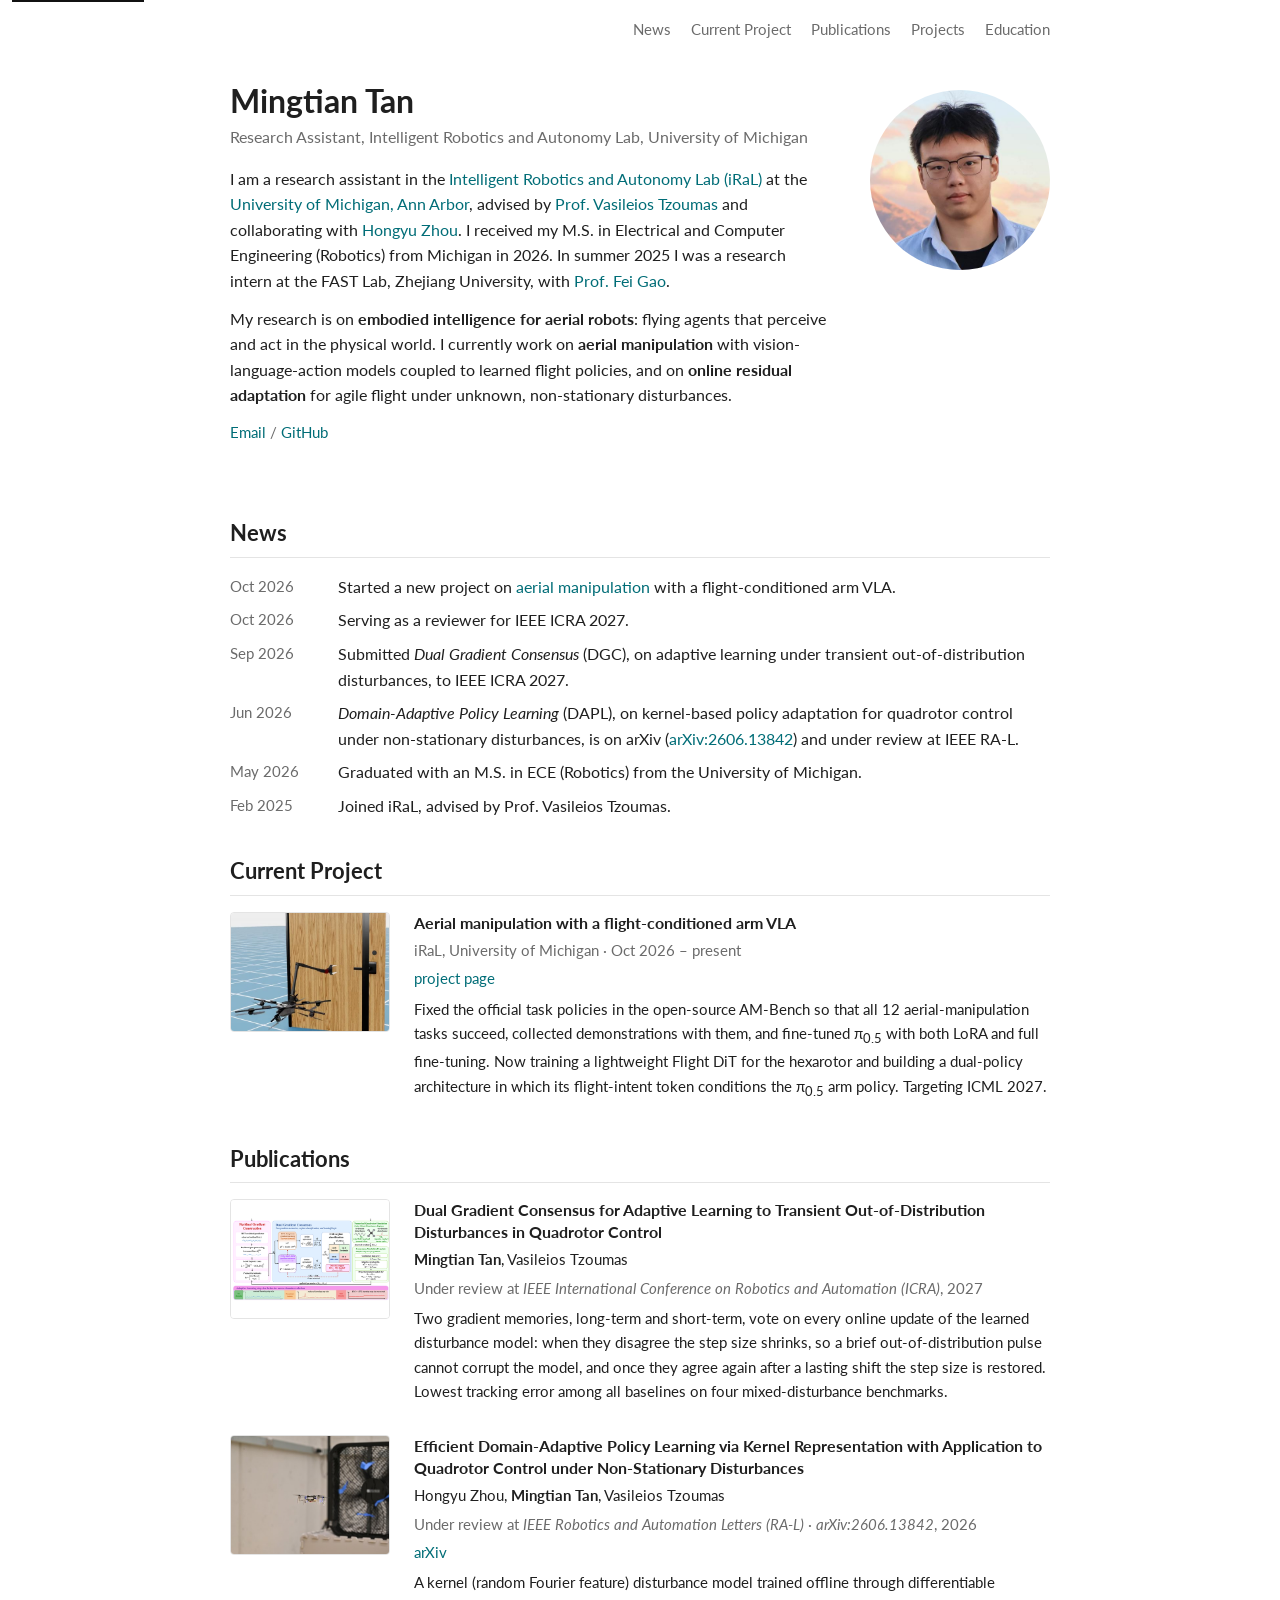
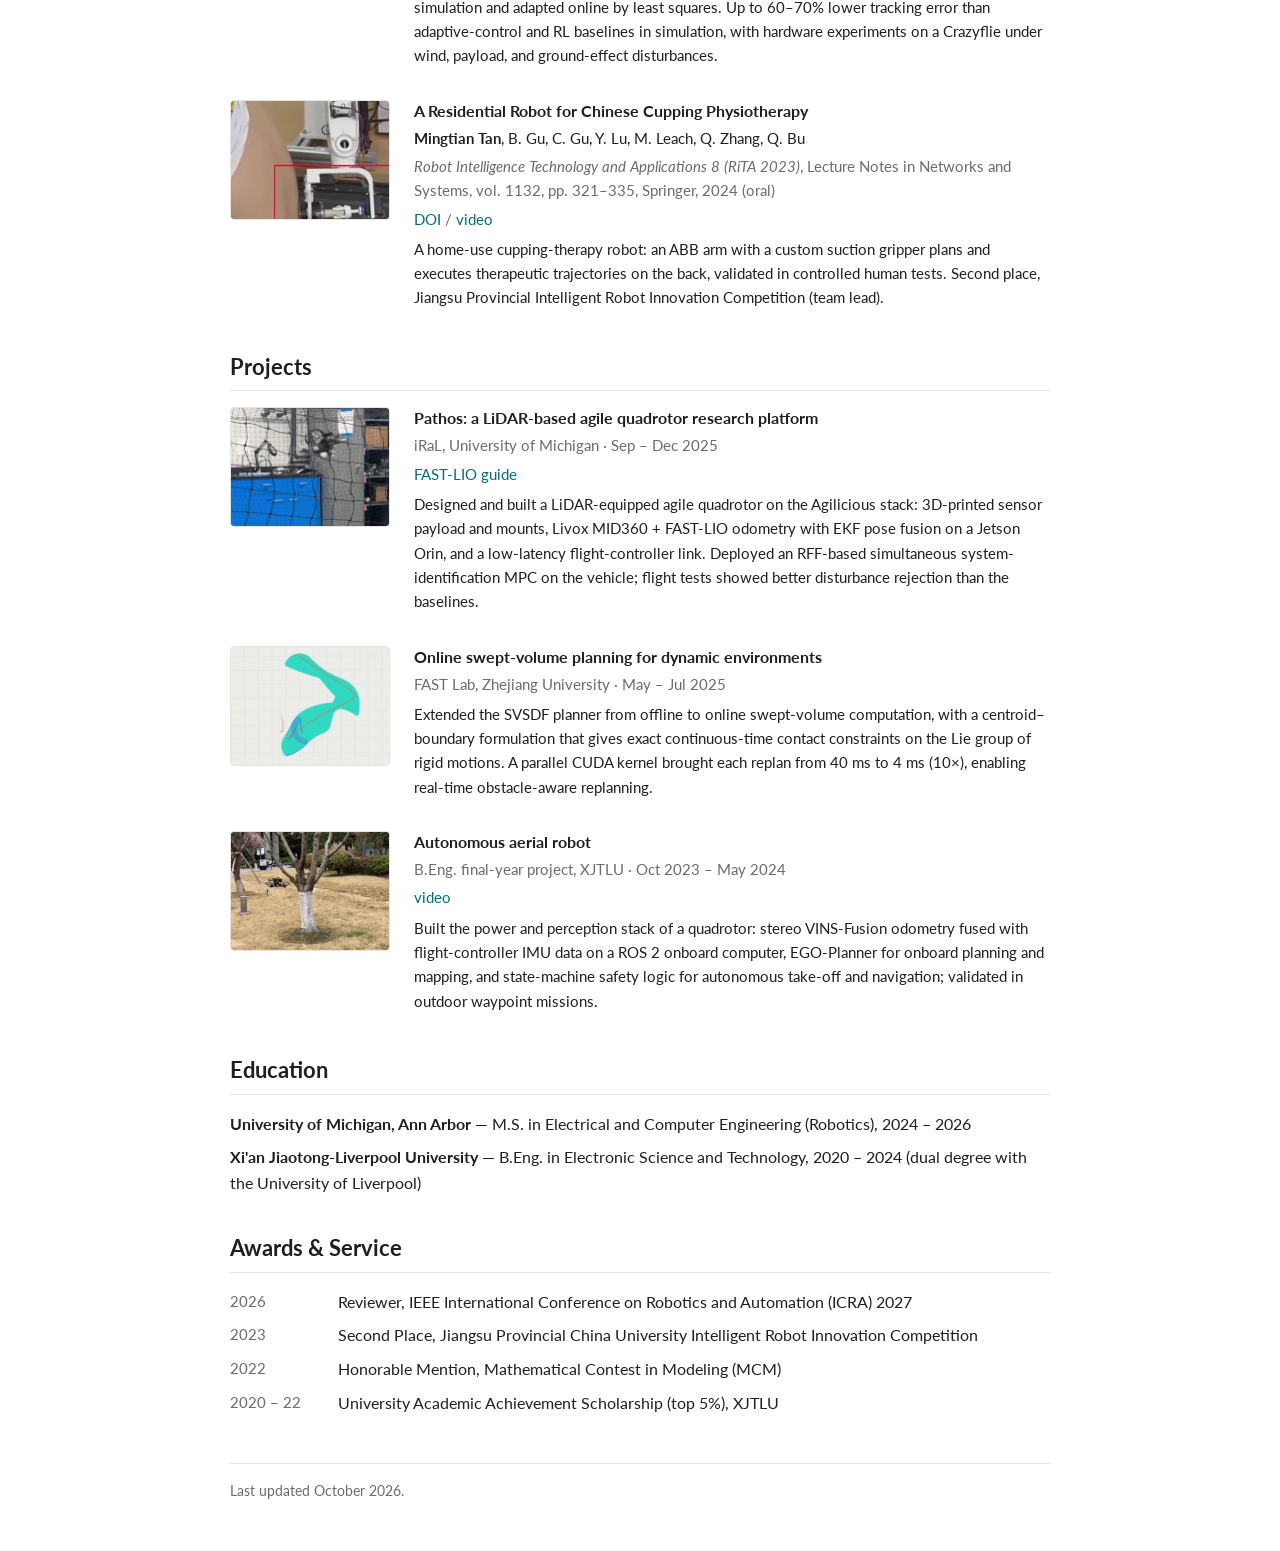
==== index.html @ cde40455 "Move the cupping-robot thumbnail crop down so the cup is in view Same sitting-posture segment of the" ====
<!DOCTYPE html>
<html lang="en">
<head>
  <meta charset="UTF-8" />
  <meta name="viewport" content="width=device-width, initial-scale=1.0" />
  <meta name="description" content="Mingtian Tan — research assistant at the University of Michigan (iRaL). Embodied intelligence for aerial robots: aerial manipulation and online residual adaptation for agile flight." />
  <meta property="og:title" content="Mingtian Tan" />
  <meta property="og:description" content="Research assistant at the University of Michigan (iRaL). Aerial manipulation and online residual adaptation for agile flight." />
  <meta property="og:image" content="https://mingtiantan.github.io/assets/img/avatar.jpg" />
  <meta property="og:url" content="https://mingtiantan.github.io/" />
  <title>Mingtian Tan</title>
  <link rel="icon" href="data:image/svg+xml,%3Csvg xmlns='http://www.w3.org/2000/svg' viewBox='0 0 64 64'%3E%3Crect width='64' height='64' fill='%23006d77'/%3E%3Ctext x='32' y='42' text-anchor='middle' font-family='Arial' font-size='26' fill='white'%3EMT%3C/text%3E%3C/svg%3E" />
  <link rel="preconnect" href="https://fonts.googleapis.com" />
  <link rel="preconnect" href="https://fonts.gstatic.com" crossorigin />
  <link rel="stylesheet" href="https://fonts.googleapis.com/css2?family=Lato:ital,wght@0,400;0,700;1,400;1,700&display=swap" />
  <link rel="stylesheet" href="assets/style.css" />
</head>
<body>
  <a class="skip" href="#news">Skip to content</a>

  <div class="page">
    <nav class="topnav" aria-label="Sections">
      <a href="#news">News</a>
      <a href="#current-project">Current Project</a>
      <a href="#publications">Publications</a>
      <a href="#projects">Projects</a>
      <a href="#education">Education</a>
    </nav>

    <header class="hero">
      <div class="hero-text">
        <h1>Mingtian Tan</h1>
        <p class="role">Research Assistant, Intelligent Robotics and Autonomy Lab, University of Michigan</p>
        <p>
          I am a research assistant in the
          <a href="https://vasileiostzoumas.com/">Intelligent Robotics and Autonomy Lab (iRaL)</a>
          at the <a href="https://umich.edu/">University of Michigan, Ann Arbor</a>, advised by
          <a href="https://aero.engin.umich.edu/people/tzoumas-vasileios/">Prof. Vasileios Tzoumas</a>
          and collaborating with <a href="https://hongyu-zhou.github.io/">Hongyu Zhou</a>.
          I received my M.S. in Electrical and Computer Engineering (Robotics) from Michigan in 2026.
          In summer 2025 I was a research intern at the FAST Lab, Zhejiang University, with
          <a href="https://person.zju.edu.cn/fgaoaa">Prof. Fei Gao</a>.
        </p>
        <p>
          My research is on <strong>embodied intelligence for aerial robots</strong>: flying agents that
          perceive and act in the physical world. I currently work on <strong>aerial manipulation</strong>
          with vision-language-action models coupled to learned flight policies, and on
          <strong>online residual adaptation</strong> for agile flight under unknown, non-stationary disturbances.
        </p>
        <p class="links">
          <a href="mailto:teemty@umich.edu">Email</a>
          <a href="https://github.com/MingtianTan">GitHub</a>
          <!-- <a href="https://scholar.google.com/citations?user=XXXX">Google Scholar</a> -->
        </p>
      </div>
      <img class="hero-photo" src="assets/img/avatar.jpg" width="180" height="180" alt="Portrait of Mingtian Tan" />
    </header>

    <main>
      <section id="news">
        <h2>News</h2>
        <dl class="news">
          <dt>Oct 2026</dt>
          <dd>Started a new project on <a href="https://mingtiantan.github.io/aerial-manipulation/">aerial manipulation</a> with a flight-conditioned arm VLA.</dd>
          <dt>Oct 2026</dt>
          <dd>Serving as a reviewer for IEEE ICRA 2027.</dd>
          <dt>Sep 2026</dt>
          <dd>Submitted <em>Dual Gradient Consensus</em> (DGC), on adaptive learning under transient out-of-distribution disturbances, to IEEE ICRA 2027.</dd>
          <dt>Jun 2026</dt>
          <dd><em>Domain-Adaptive Policy Learning</em> (DAPL), on kernel-based policy adaptation for quadrotor control under non-stationary disturbances, is on arXiv (<a href="https://arxiv.org/abs/2606.13842">arXiv:2606.13842</a>) and under review at IEEE RA-L.</dd>
          <dt>May 2026</dt>
          <dd>Graduated with an M.S. in ECE (Robotics) from the University of Michigan.</dd>
          <dt>Feb 2025</dt>
          <dd>Joined iRaL, advised by Prof. Vasileios Tzoumas.</dd>
        </dl>
      </section>

      <section id="current-project">
        <h2>Current Project</h2>

        <article class="entry">
          <div class="thumb has-video">
            <video autoplay muted loop playsinline preload="metadata" poster="assets/img/aerial.jpg?v=3" aria-label="Hexarotor with a robot arm opening a door in simulation">
              <source src="assets/video/aerial.mp4?v=3" type="video/mp4" />
            </video>
            <img class="poster" src="assets/img/aerial.jpg?v=3" alt="Hexarotor with a robot arm opening a door in simulation" loading="lazy" />
          </div>
          <div class="body">
            <p class="title">Aerial manipulation with a flight-conditioned arm VLA</p>
            <p class="meta">iRaL, University of Michigan · Oct 2026 – present</p>
            <p class="linkrow"><a href="https://mingtiantan.github.io/aerial-manipulation/">project page</a></p>
            <p class="tldr">Fixed the official task policies in the open-source AM-Bench so that all 12 aerial-manipulation tasks succeed, collected demonstrations with them, and fine-tuned π<sub>0.5</sub> with both LoRA and full fine-tuning. Now training a lightweight Flight DiT for the hexarotor and building a dual-policy architecture in which its flight-intent token conditions the π<sub>0.5</sub> arm policy. Targeting ICML 2027.</p>
          </div>
        </article>
      </section>

      <section id="publications">
        <h2>Publications</h2>

        <article class="entry">
          <div class="thumb"><img src="assets/img/dgc.png" alt="Quadrotor under in-domain and out-of-domain disturbances" loading="lazy" /></div>
          <div class="body">
            <p class="title">Dual Gradient Consensus for Adaptive Learning to Transient Out-of-Distribution Disturbances in Quadrotor Control</p>
            <p class="authors"><span class="me">Mingtian Tan</span>, Vasileios Tzoumas</p>
            <p class="venue">Under review at <em>IEEE International Conference on Robotics and Automation (ICRA)</em>, 2027</p>
            <!-- add once posted: <p class="linkrow"><a href="https://arxiv.org/abs/XXXX.XXXXX">arXiv</a></p> -->
            <p class="tldr">Two gradient memories, long-term and short-term, vote on every online update of the learned disturbance model: when they disagree the step size shrinks, so a brief out-of-distribution pulse cannot corrupt the model, and once they agree again after a lasting shift the step size is restored. Lowest tracking error among all baselines on four mixed-disturbance benchmarks.</p>
          </div>
        </article>

        <article class="entry">
          <div class="thumb"><img src="assets/img/dapl.jpg" alt="Crazyflie quadrotor flying in front of a fan" loading="lazy" /></div>
          <div class="body">
            <p class="title">Efficient Domain-Adaptive Policy Learning via Kernel Representation with Application to Quadrotor Control under Non-Stationary Disturbances</p>
            <p class="authors">Hongyu Zhou, <span class="me">Mingtian Tan</span>, Vasileios Tzoumas</p>
            <p class="venue">Under review at <em>IEEE Robotics and Automation Letters (RA-L)</em> · <em>arXiv:2606.13842</em>, 2026</p>
            <p class="linkrow"><a href="https://arxiv.org/abs/2606.13842">arXiv</a></p>
            <p class="tldr">A kernel (random Fourier feature) disturbance model trained offline through differentiable simulation and adapted online by least squares. Up to 60–70% lower tracking error than adaptive-control and RL baselines in simulation, with hardware experiments on a Crazyflie under wind, payload, and ground-effect disturbances.</p>
          </div>
        </article>

        <article class="entry">
          <div class="thumb has-video">
            <video autoplay muted loop playsinline preload="metadata" poster="assets/img/rita.jpg?v=2" aria-label="Robot arm performing cupping therapy">
              <source src="assets/video/rita.mp4?v=2" type="video/mp4" />
            </video>
            <img class="poster" src="assets/img/rita.jpg?v=2" alt="Robot arm performing cupping therapy" loading="lazy" />
          </div>
          <div class="body">
            <p class="title">A Residential Robot for Chinese Cupping Physiotherapy</p>
            <p class="authors"><span class="me">Mingtian Tan</span>, B. Gu, C. Gu, Y. Lu, M. Leach, Q. Zhang, Q. Bu</p>
            <p class="venue"><em>Robot Intelligence Technology and Applications 8 (RiTA 2023)</em>, Lecture Notes in Networks and Systems, vol. 1132, pp. 321–335, Springer, 2024 (oral)</p>
            <p class="linkrow"><a href="https://doi.org/10.1007/978-3-031-70684-4_27">DOI</a><a href="https://drive.google.com/file/d/1drKc-fEVtg4q4PrqYxNiikNfF28ouGCG/view?usp=sharing">video</a></p>
            <p class="tldr">A home-use cupping-therapy robot: an ABB arm with a custom suction gripper plans and executes therapeutic trajectories on the back, validated in controlled human tests. Second place, Jiangsu Provincial Intelligent Robot Innovation Competition (team lead).</p>
          </div>
        </article>
      </section>

      <section id="projects">
        <h2>Projects</h2>

        <article class="entry">
          <div class="thumb">
            <picture>
              <source srcset="assets/img/pathos.jpg" media="(prefers-reduced-motion: reduce)" />
              <img src="assets/img/pathos.gif" alt="LiDAR quadrotor flying fast circles in a netted flight cage" loading="lazy" />
            </picture>
          </div>
          <div class="body">
            <p class="title">Pathos: a LiDAR-based agile quadrotor research platform</p>
            <p class="meta">iRaL, University of Michigan · Sep – Dec 2025</p>
            <p class="linkrow"><a href="https://github.com/MingtianTan/Fastlio_ROS1_twist_refined_version">FAST-LIO guide</a></p>
            <p class="tldr">Designed and built a LiDAR-equipped agile quadrotor on the Agilicious stack: 3D-printed sensor payload and mounts, Livox MID360 + FAST-LIO odometry with EKF pose fusion on a Jetson Orin, and a low-latency flight-controller link. Deployed an RFF-based simultaneous system-identification MPC on the vehicle; flight tests showed better disturbance rejection than the baselines.</p>
          </div>
        </article>

        <article class="entry">
          <div class="thumb">
            <picture>
              <source srcset="assets/img/svsdf.jpg" media="(prefers-reduced-motion: reduce)" />
              <img src="assets/img/svsdf.gif" alt="Swept volume of a crescent-shaped body moving along a planned trajectory, with its boundary points being computed" loading="lazy" />
            </picture>
          </div>
          <div class="body">
            <p class="title">Online swept-volume planning for dynamic environments</p>
            <p class="meta">FAST Lab, Zhejiang University · May – Jul 2025</p>
            <p class="tldr">Extended the SVSDF planner from offline to online swept-volume computation, with a centroid–boundary formulation that gives exact continuous-time contact constraints on the Lie group of rigid motions. A parallel CUDA kernel brought each replan from 40 ms to 4 ms (10×), enabling real-time obstacle-aware replanning.</p>
          </div>
        </article>

        <article class="entry">
          <div class="thumb has-video">
            <video autoplay muted loop playsinline preload="metadata" poster="assets/img/drone.jpg" aria-label="Quadrotor flying autonomously outdoors">
              <source src="assets/video/drone.mp4" type="video/mp4" />
            </video>
            <img class="poster" src="assets/img/drone.jpg" alt="Quadrotor flying autonomously outdoors" loading="lazy" />
          </div>
          <div class="body">
            <p class="title">Autonomous aerial robot</p>
            <p class="meta">B.Eng. final-year project, XJTLU · Oct 2023 – May 2024</p>
            <p class="linkrow"><a href="https://drive.google.com/file/d/1nIARBgbYKsgRH8XpslpcBbK98I9rf4c0/view?usp=sharing">video</a></p>
            <p class="tldr">Built the power and perception stack of a quadrotor: stereo VINS-Fusion odometry fused with flight-controller IMU data on a ROS 2 onboard computer, EGO-Planner for onboard planning and mapping, and state-machine safety logic for autonomous take-off and navigation; validated in outdoor waypoint missions.</p>
          </div>
        </article>
      </section>

      <section id="education">
        <h2>Education</h2>
        <ul class="plain">
          <li><strong>University of Michigan, Ann Arbor</strong> — M.S. in Electrical and Computer Engineering (Robotics), 2024 – 2026</li>
          <li><strong>Xi'an Jiaotong-Liverpool University</strong> — B.Eng. in Electronic Science and Technology, 2020 – 2024 (dual degree with the University of Liverpool)</li>
        </ul>
      </section>

      <section id="awards">
        <h2>Awards &amp; Service</h2>
        <dl class="news">
          <dt>2026</dt>
          <dd>Reviewer, IEEE International Conference on Robotics and Automation (ICRA) 2027</dd>
          <dt>2023</dt>
          <dd>Second Place, Jiangsu Provincial China University Intelligent Robot Innovation Competition</dd>
          <dt>2022</dt>
          <dd>Honorable Mention, Mathematical Contest in Modeling (MCM)</dd>
          <dt>2020 – 22</dt>
          <dd>University Academic Achievement Scholarship (top 5%), XJTLU</dd>
        </dl>
      </section>
    </main>

    <footer>
      Last updated October 2026.
    </footer>
  </div>
</body>
</html>
---- assets/style.css ----
:root {
  --ink: #1f1f1f;
  --muted: #6b6b6b;
  --line: #e4e4e4;
  --link: #006d77;
  --link-hover: #004e56;
  --thumb-bg: #f6f6f6;
  --page-width: 860px;
  --thumb-w: 160px;
  --thumb-h: 120px;
}

* { box-sizing: border-box; margin: 0; padding: 0; }

html { scroll-behavior: smooth; }

body {
  font-family: "Lato", -apple-system, BlinkMacSystemFont, "Segoe UI", Roboto, "Helvetica Neue", Arial, sans-serif;
  font-size: 16px;
  line-height: 1.6;
  color: var(--ink);
  background: #fff;
}

a { color: var(--link); text-decoration: none; }
a:hover { color: var(--link-hover); text-decoration: underline; }

.skip {
  position: absolute;
  left: 12px;
  top: -40px;
  background: #111;
  color: #fff;
  padding: 8px 12px;
  z-index: 20;
}
.skip:focus { top: 12px; }

.page {
  max-width: var(--page-width);
  margin: 0 auto;
  padding: 0 20px 48px;
}

/* top navigation */
.topnav {
  display: flex;
  justify-content: flex-end;
  flex-wrap: wrap;
  gap: 4px 20px;
  padding: 18px 0 0;
  font-size: 0.92rem;
}
.topnav a { color: var(--muted); }
.topnav a:hover { color: var(--link); text-decoration: none; }

/* header */
.hero {
  display: flex;
  align-items: flex-start;
  gap: 40px;
  padding: 40px 0 24px;
}
.hero-text { flex: 1 1 auto; min-width: 0; }
.hero h1 {
  font-size: 2rem;
  font-weight: 700;
  line-height: 1.2;
  margin-bottom: 4px;
}
.hero .role {
  color: var(--muted);
  margin-bottom: 16px;
}
.hero p { margin-bottom: 12px; }
.hero-photo {
  flex: 0 0 auto;
  width: 180px;
  height: 180px;
  border-radius: 50%;
  object-fit: cover;
  margin-top: 8px;
}

/* slash-separated link rows */
.links, .linkrow { font-size: 0.95rem; }
.links a + a::before, .linkrow a + a::before {
  content: " / ";
  color: var(--muted);
}

/* sections */
section { margin-top: 36px; }
h2 {
  font-size: 1.35rem;
  font-weight: 700;
  padding-bottom: 6px;
  margin-bottom: 16px;
  border-bottom: 1px solid var(--line);
  scroll-margin-top: 16px;
}

/* dated lists: news, awards */
.news {
  display: grid;
  grid-template-columns: 92px 1fr;
  column-gap: 16px;
  row-gap: 8px;
}
.news dt { color: var(--muted); font-size: 0.95rem; white-space: nowrap; }
.news dd { margin: 0; }

/* publication / project entries */
.entry {
  display: flex;
  gap: 24px;
  align-items: flex-start;
  margin-bottom: 28px;
}
.thumb {
  flex: 0 0 var(--thumb-w);
  width: var(--thumb-w);
  height: var(--thumb-h);
  border: 1px solid var(--line);
  border-radius: 4px;
  overflow: hidden;
  background: var(--thumb-bg);
}
.thumb picture { display: block; width: 100%; height: 100%; }
.thumb img, .thumb video { width: 100%; height: 100%; object-fit: cover; display: block; }
.thumb.has-video .poster { display: none; }
@media (prefers-reduced-motion: reduce) {
  .thumb.has-video video { display: none; }
  .thumb.has-video .poster { display: block; }
}
.thumb.empty { background: transparent; border-color: transparent; }
.body { flex: 1 1 auto; min-width: 0; }
.body p { margin-bottom: 4px; }
.body .title { font-weight: 700; font-size: 1.02rem; line-height: 1.35; }
.body .authors { font-size: 0.95rem; }
.body .venue, .body .meta { font-size: 0.95rem; color: var(--muted); }
.body .tldr { margin-top: 6px; font-size: 0.95rem; }
.me { font-weight: 700; }

/* plain lists */
.plain { list-style: none; }
.plain li { margin-bottom: 8px; }

footer {
  margin-top: 48px;
  padding-top: 16px;
  border-top: 1px solid var(--line);
  color: var(--muted);
  font-size: 0.88rem;
}

@media (max-width: 640px) {
  .page { padding: 0 16px 40px; }
  .topnav { justify-content: flex-start; padding-top: 14px; }
  .hero {
    flex-direction: column-reverse;
    align-items: center;
    gap: 16px;
    padding: 24px 0 8px;
  }
  .hero-text { width: 100%; }
  .hero h1, .hero .role { text-align: center; }
  .hero-photo { width: 150px; height: 150px; margin-top: 0; }
  .entry { gap: 14px; }
  :root { --thumb-w: 112px; --thumb-h: 84px; }
  .thumb.empty { display: none; }
  .news { grid-template-columns: 78px 1fr; column-gap: 12px; }
}
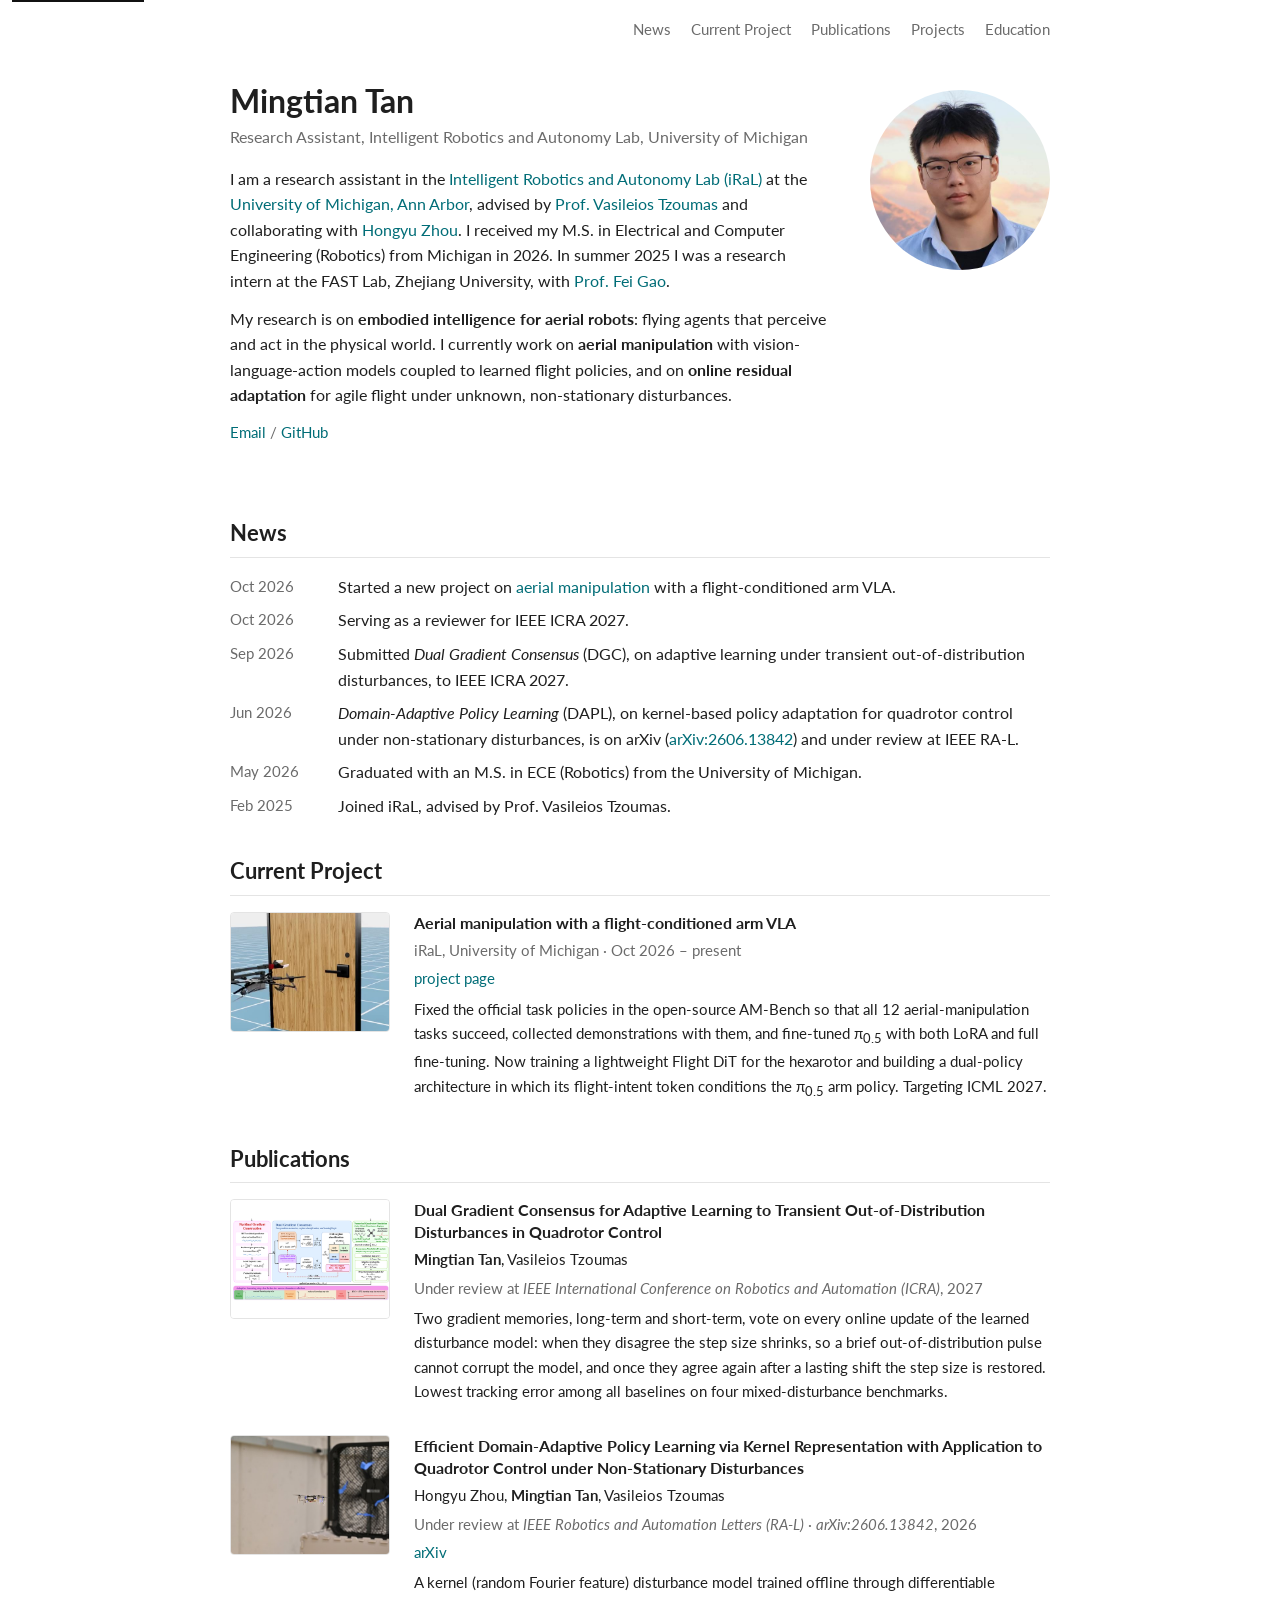
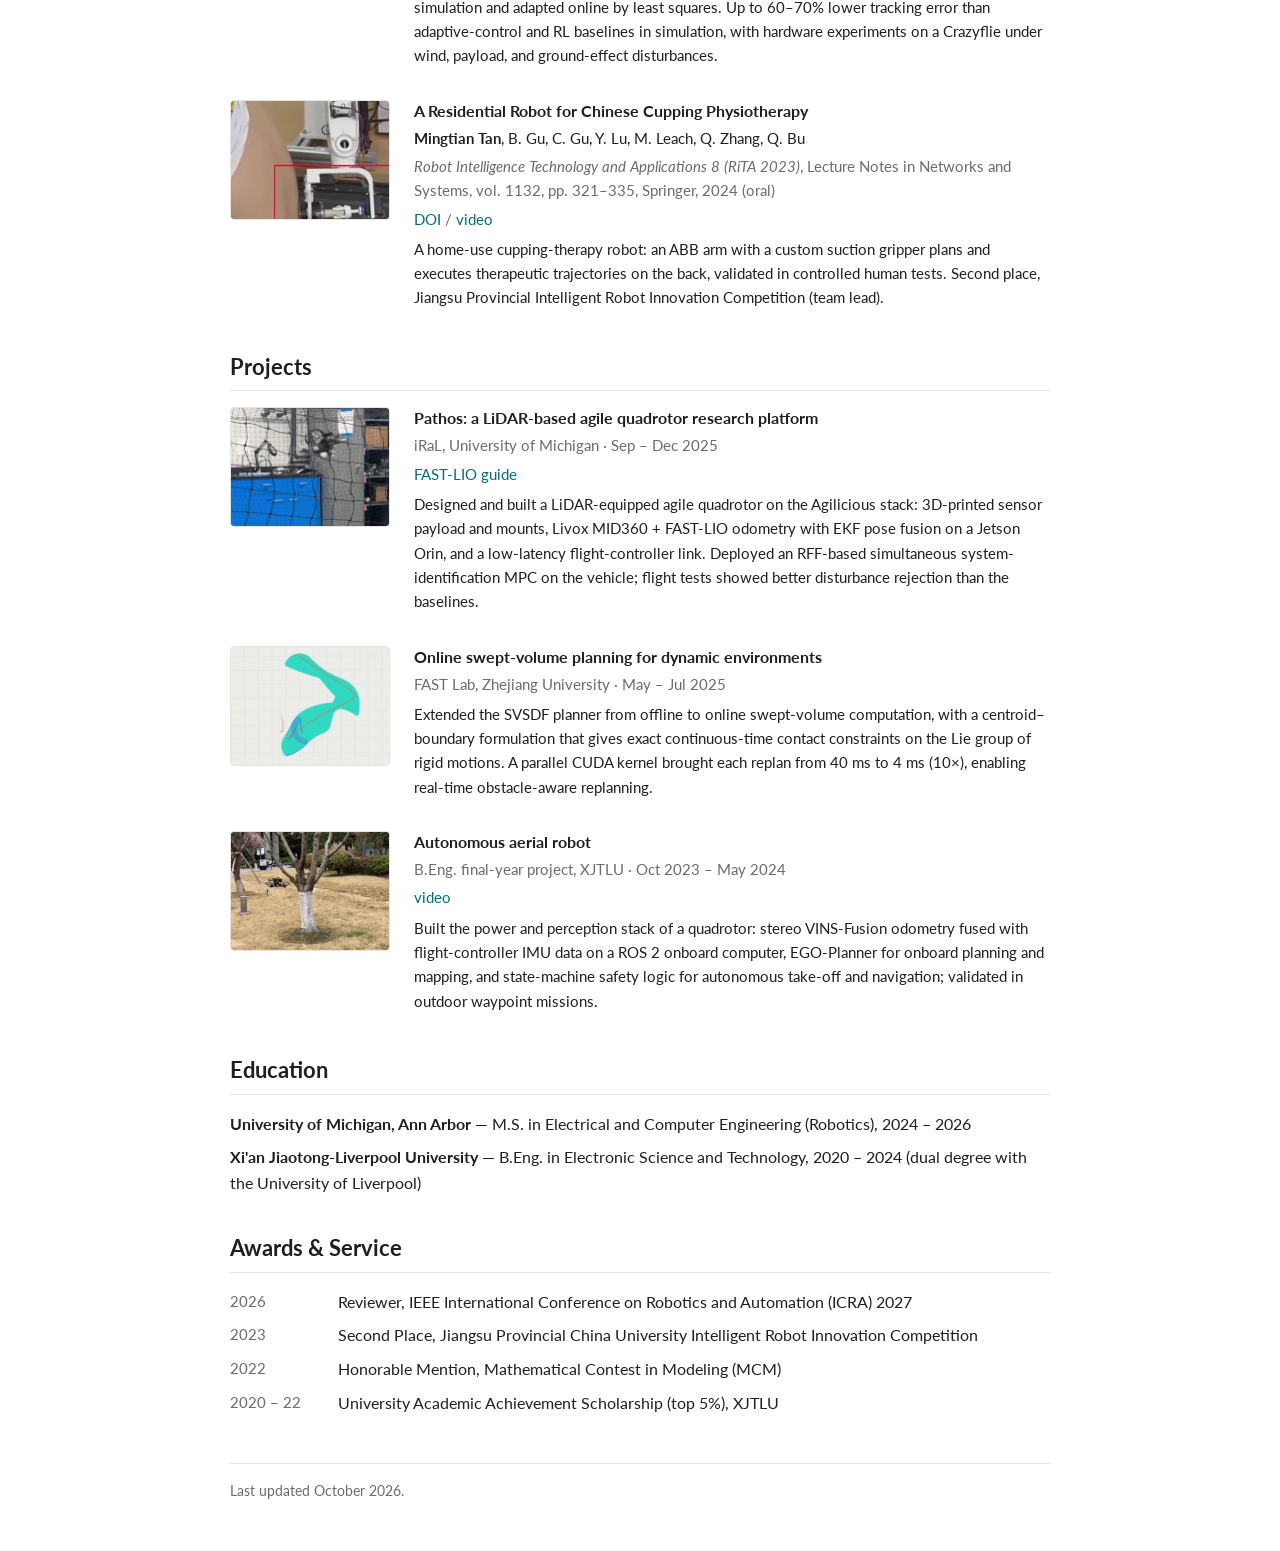
==== commit 9228519e: "Replace the aerial-manipulation thumbnail with the handle-opening OpenDoor run Run 1 of the 2026-10-" ====
--- a/index.html
+++ b/index.html
@@ -121,10 +121,10 @@
 
         <article class="entry">
           <div class="thumb has-video">
-            <video autoplay muted loop playsinline preload="metadata" poster="assets/img/rita.jpg?v=2" aria-label="Robot arm performing cupping therapy">
-              <source src="assets/video/rita.mp4?v=2" type="video/mp4" />
+            <video autoplay muted loop playsinline preload="metadata" poster="assets/img/rita.jpg" aria-label="Robot arm performing cupping therapy">
+              <source src="assets/video/rita.mp4" type="video/mp4" />
             </video>
-            <img class="poster" src="assets/img/rita.jpg?v=2" alt="Robot arm performing cupping therapy" loading="lazy" />
+            <img class="poster" src="assets/img/rita.jpg" alt="Robot arm performing cupping therapy" loading="lazy" />
           </div>
           <div class="body">
             <p class="title">A Residential Robot for Chinese Cupping Physiotherapy</p>
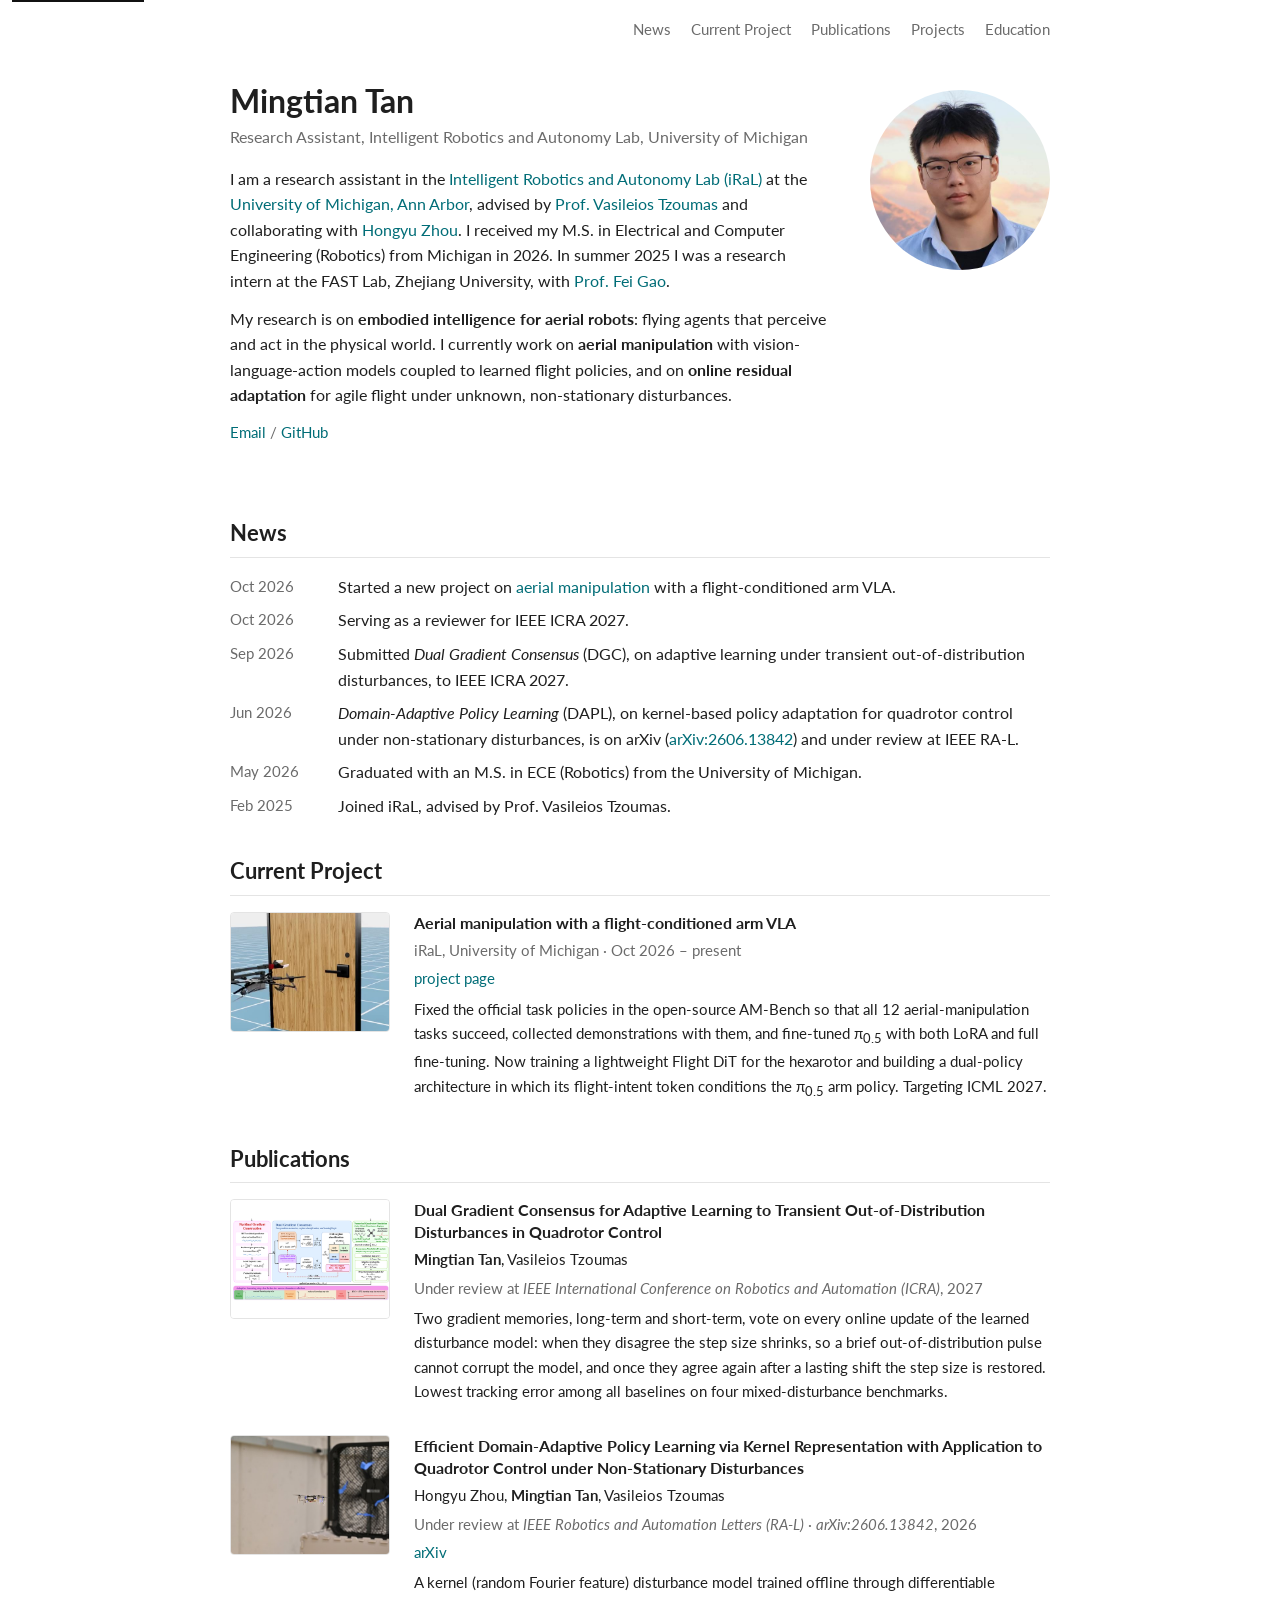
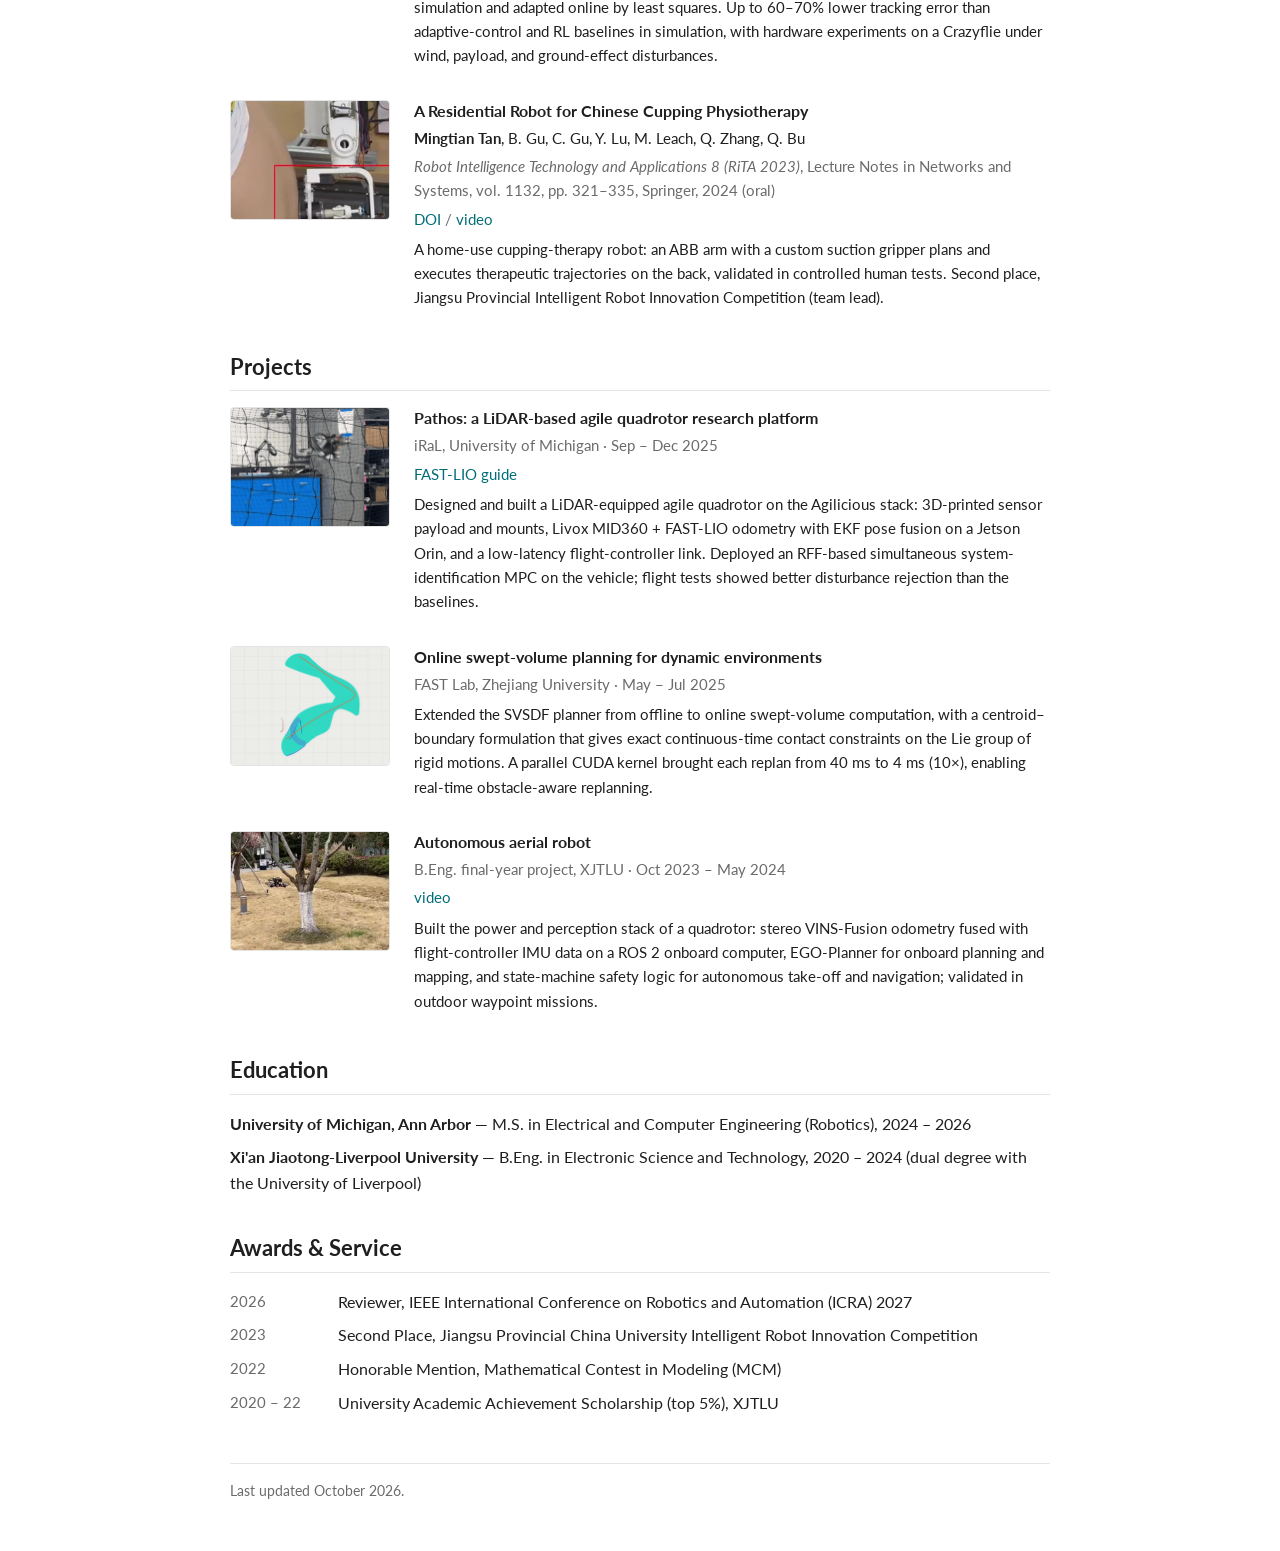
==== commit 2a846518: "Note in the news list that DAPL is under review at RA-L The news item now gives the RA-L review stat" ====
--- a/index.html
+++ b/index.html
@@ -80,10 +80,10 @@
 
         <article class="entry">
           <div class="thumb has-video">
-            <video autoplay muted loop playsinline preload="metadata" poster="assets/img/aerial.jpg?v=3" aria-label="Hexarotor with a robot arm opening a door in simulation">
-              <source src="assets/video/aerial.mp4?v=3" type="video/mp4" />
+            <video autoplay muted loop playsinline preload="metadata" poster="assets/img/aerial.jpg?v=2" aria-label="Hexarotor with a robot arm opening a door in simulation">
+              <source src="assets/video/aerial.mp4?v=2" type="video/mp4" />
             </video>
-            <img class="poster" src="assets/img/aerial.jpg?v=3" alt="Hexarotor with a robot arm opening a door in simulation" loading="lazy" />
+            <img class="poster" src="assets/img/aerial.jpg?v=2" alt="Hexarotor with a robot arm opening a door in simulation" loading="lazy" />
           </div>
           <div class="body">
             <p class="title">Aerial manipulation with a flight-conditioned arm VLA</p>
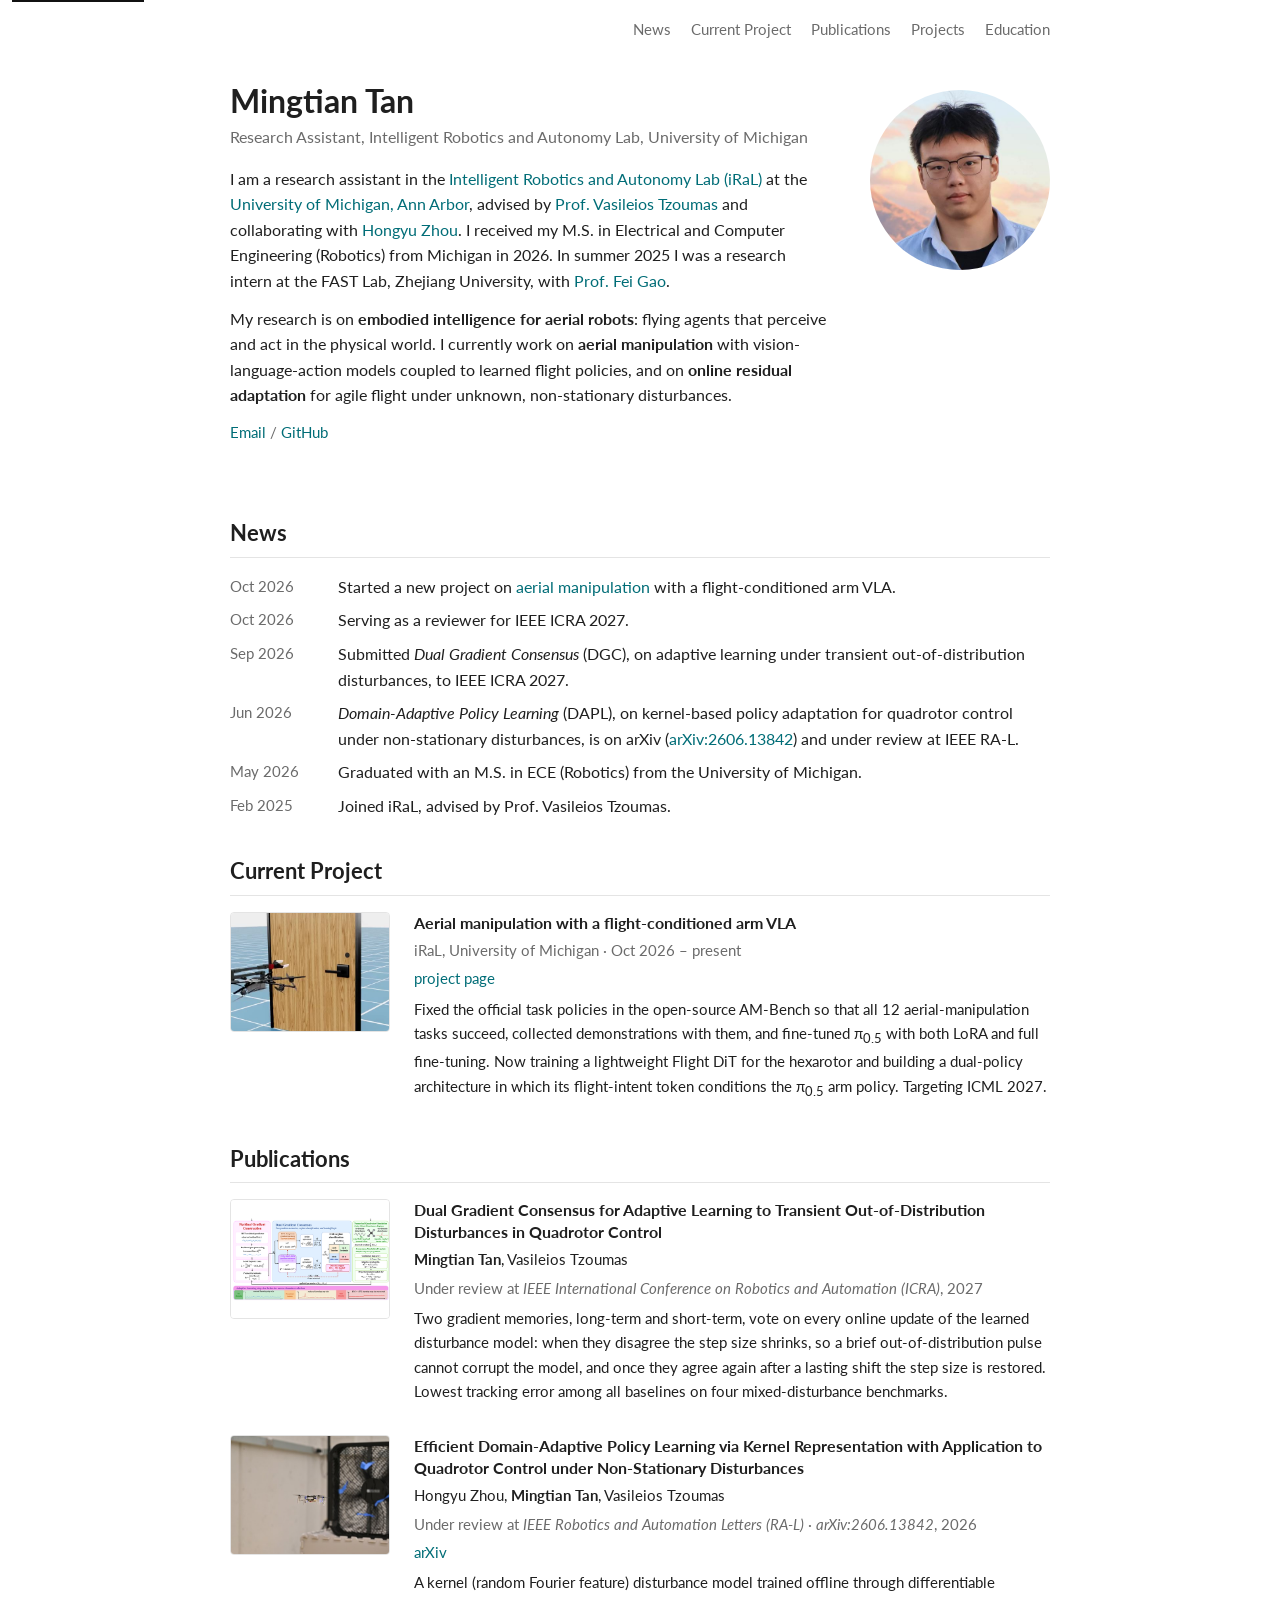
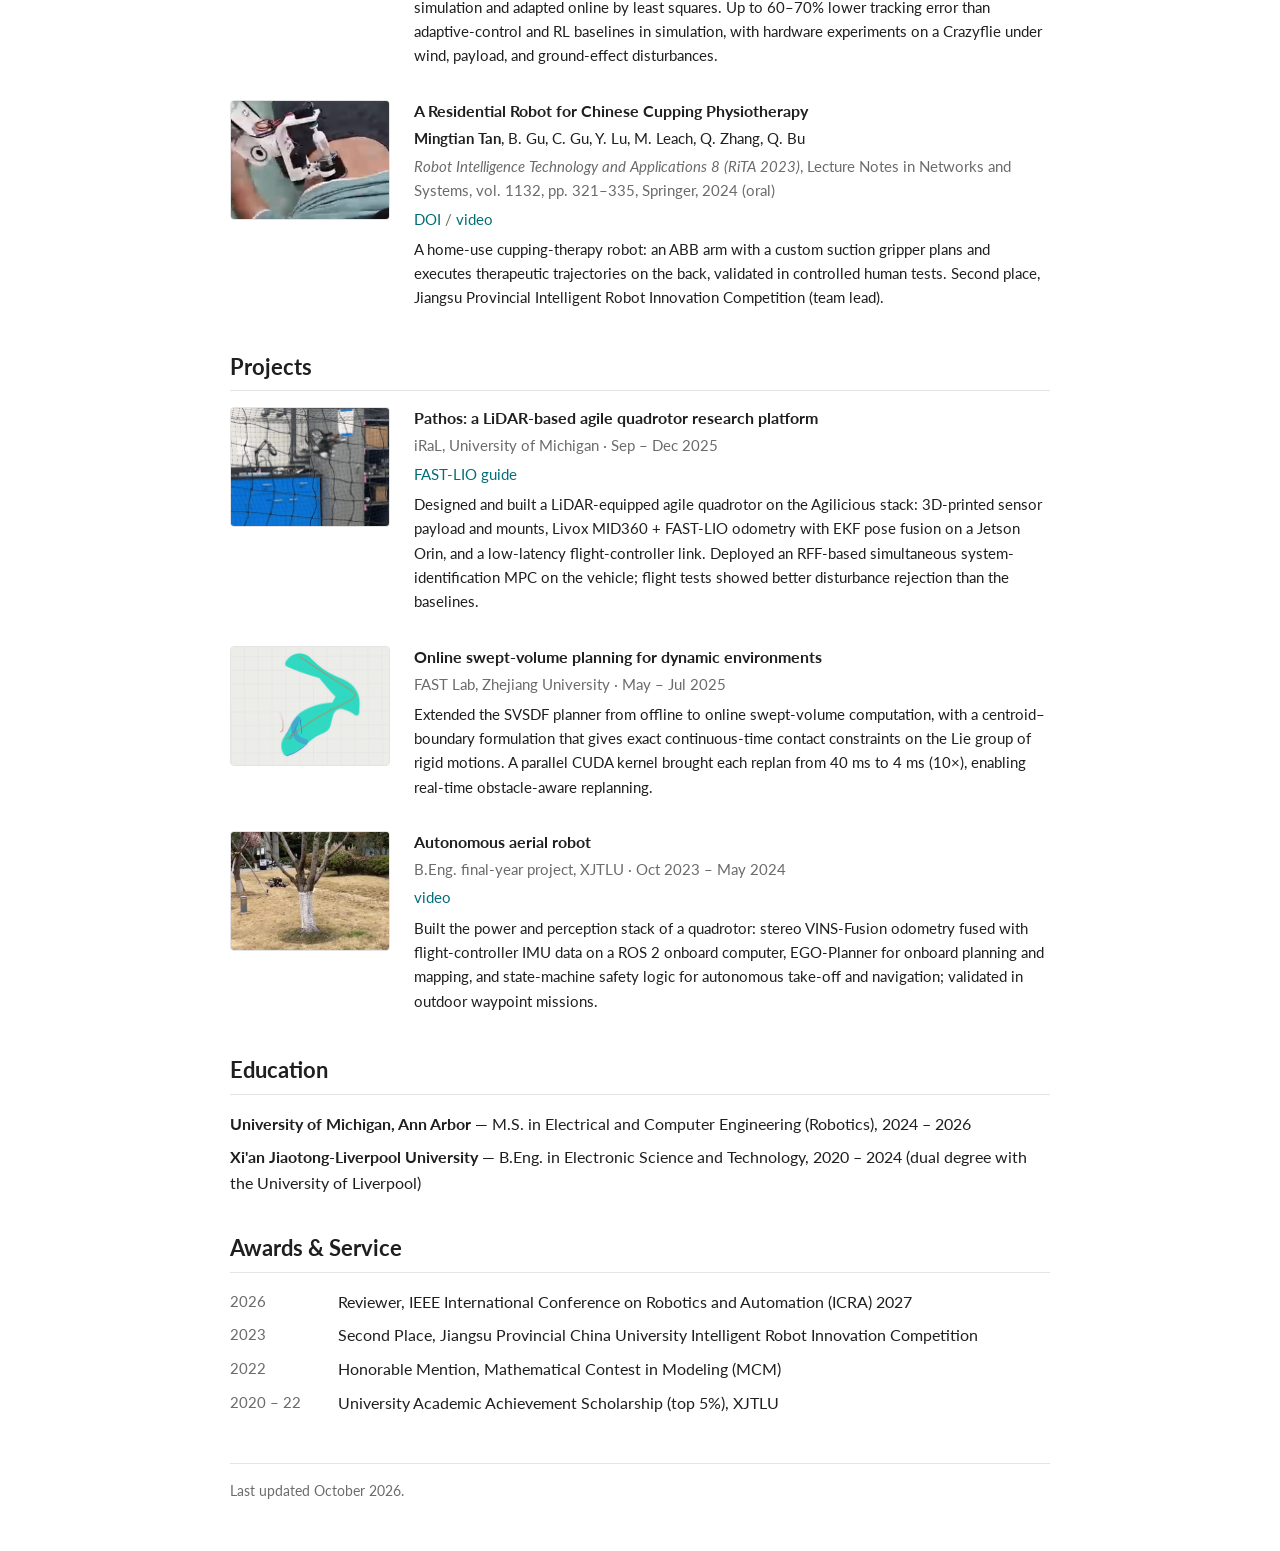
==== commit d54a94ed: "Rebuild the cupping-robot thumbnail from the 32-34 s shots of the cup The clip opens on the close-up" ====
--- a/index.html
+++ b/index.html
@@ -80,10 +80,10 @@
 
         <article class="entry">
           <div class="thumb has-video">
-            <video autoplay muted loop playsinline preload="metadata" poster="assets/img/aerial.jpg?v=2" aria-label="Hexarotor with a robot arm opening a door in simulation">
-              <source src="assets/video/aerial.mp4?v=2" type="video/mp4" />
+            <video autoplay muted loop playsinline preload="metadata" poster="assets/img/aerial.jpg?v=3" aria-label="Hexarotor with a robot arm opening a door in simulation">
+              <source src="assets/video/aerial.mp4?v=3" type="video/mp4" />
             </video>
-            <img class="poster" src="assets/img/aerial.jpg?v=2" alt="Hexarotor with a robot arm opening a door in simulation" loading="lazy" />
+            <img class="poster" src="assets/img/aerial.jpg?v=3" alt="Hexarotor with a robot arm opening a door in simulation" loading="lazy" />
           </div>
           <div class="body">
             <p class="title">Aerial manipulation with a flight-conditioned arm VLA</p>
@@ -121,10 +121,10 @@
 
         <article class="entry">
           <div class="thumb has-video">
-            <video autoplay muted loop playsinline preload="metadata" poster="assets/img/rita.jpg" aria-label="Robot arm performing cupping therapy">
-              <source src="assets/video/rita.mp4" type="video/mp4" />
+            <video autoplay muted loop playsinline preload="metadata" poster="assets/img/rita.jpg?v=3" aria-label="Robot arm performing cupping therapy">
+              <source src="assets/video/rita.mp4?v=3" type="video/mp4" />
             </video>
-            <img class="poster" src="assets/img/rita.jpg" alt="Robot arm performing cupping therapy" loading="lazy" />
+            <img class="poster" src="assets/img/rita.jpg?v=3" alt="Robot arm performing cupping therapy" loading="lazy" />
           </div>
           <div class="body">
             <p class="title">A Residential Robot for Chinese Cupping Physiotherapy</p>
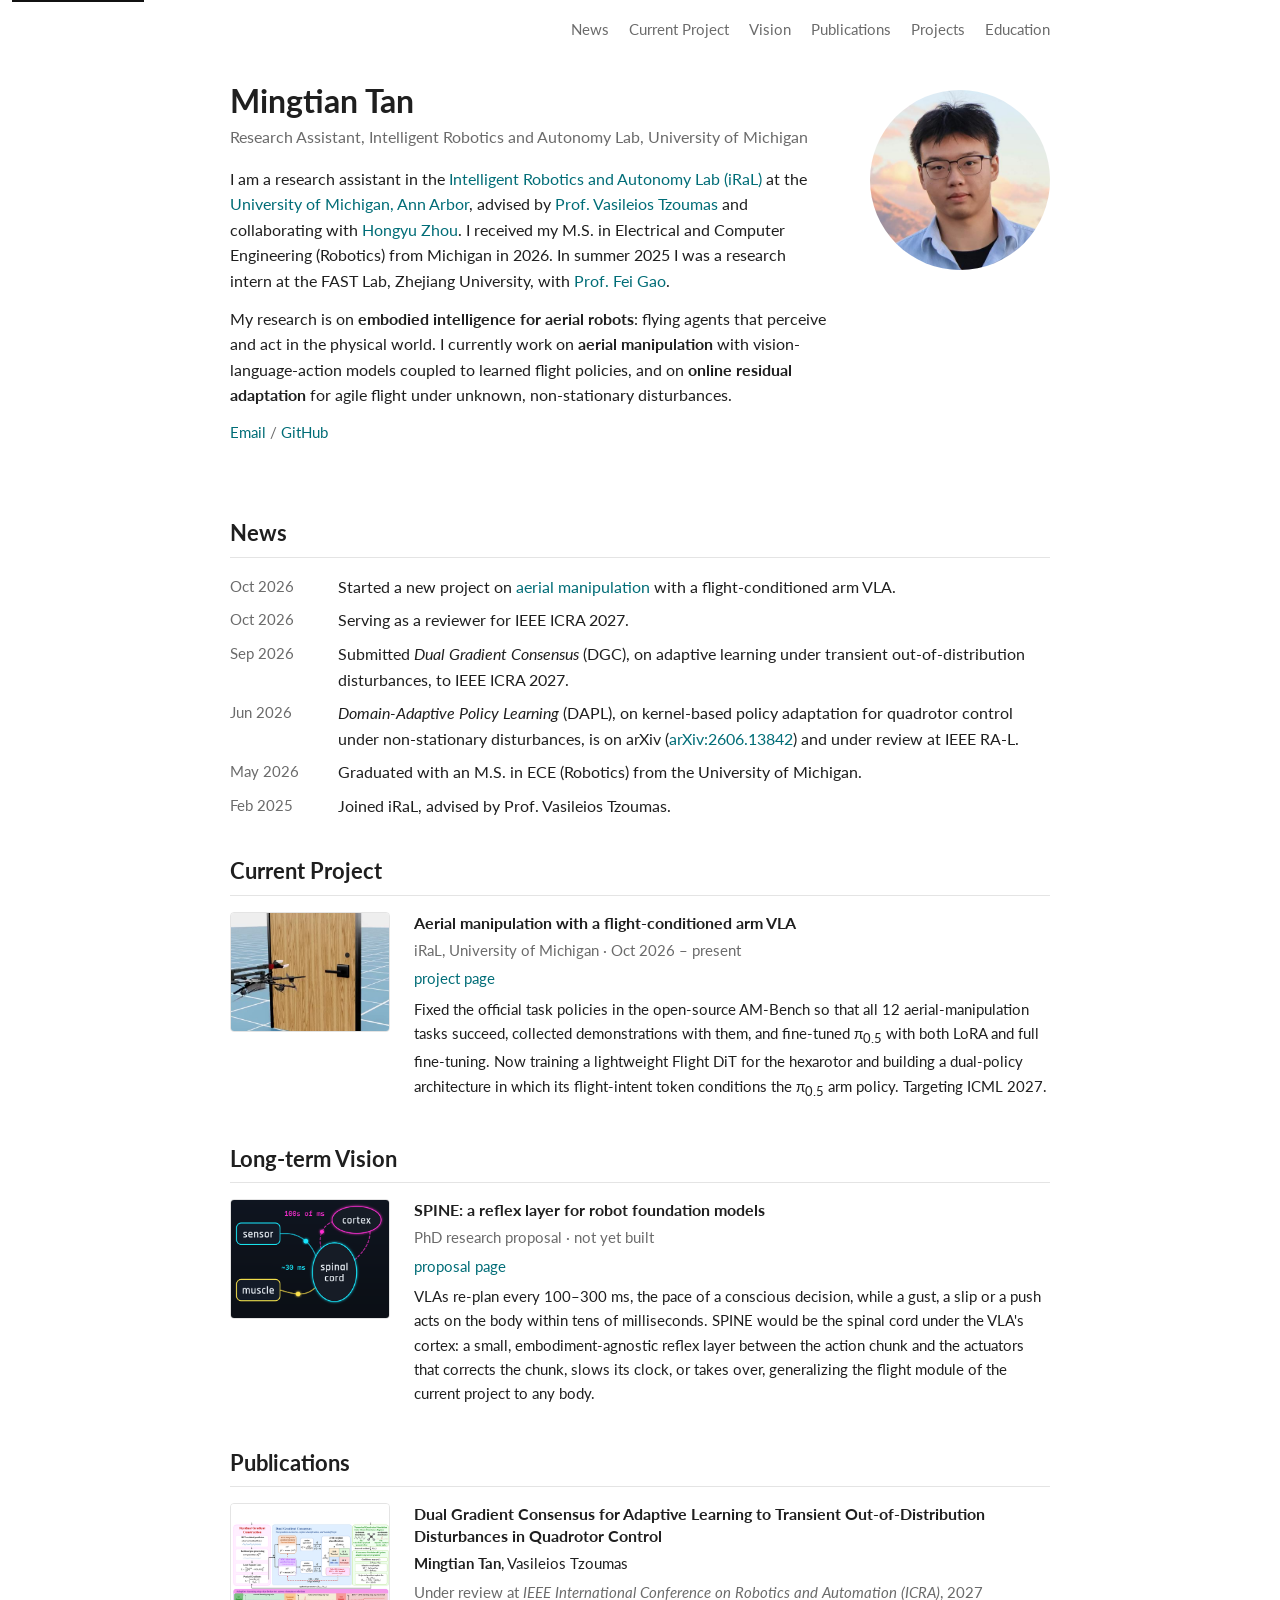
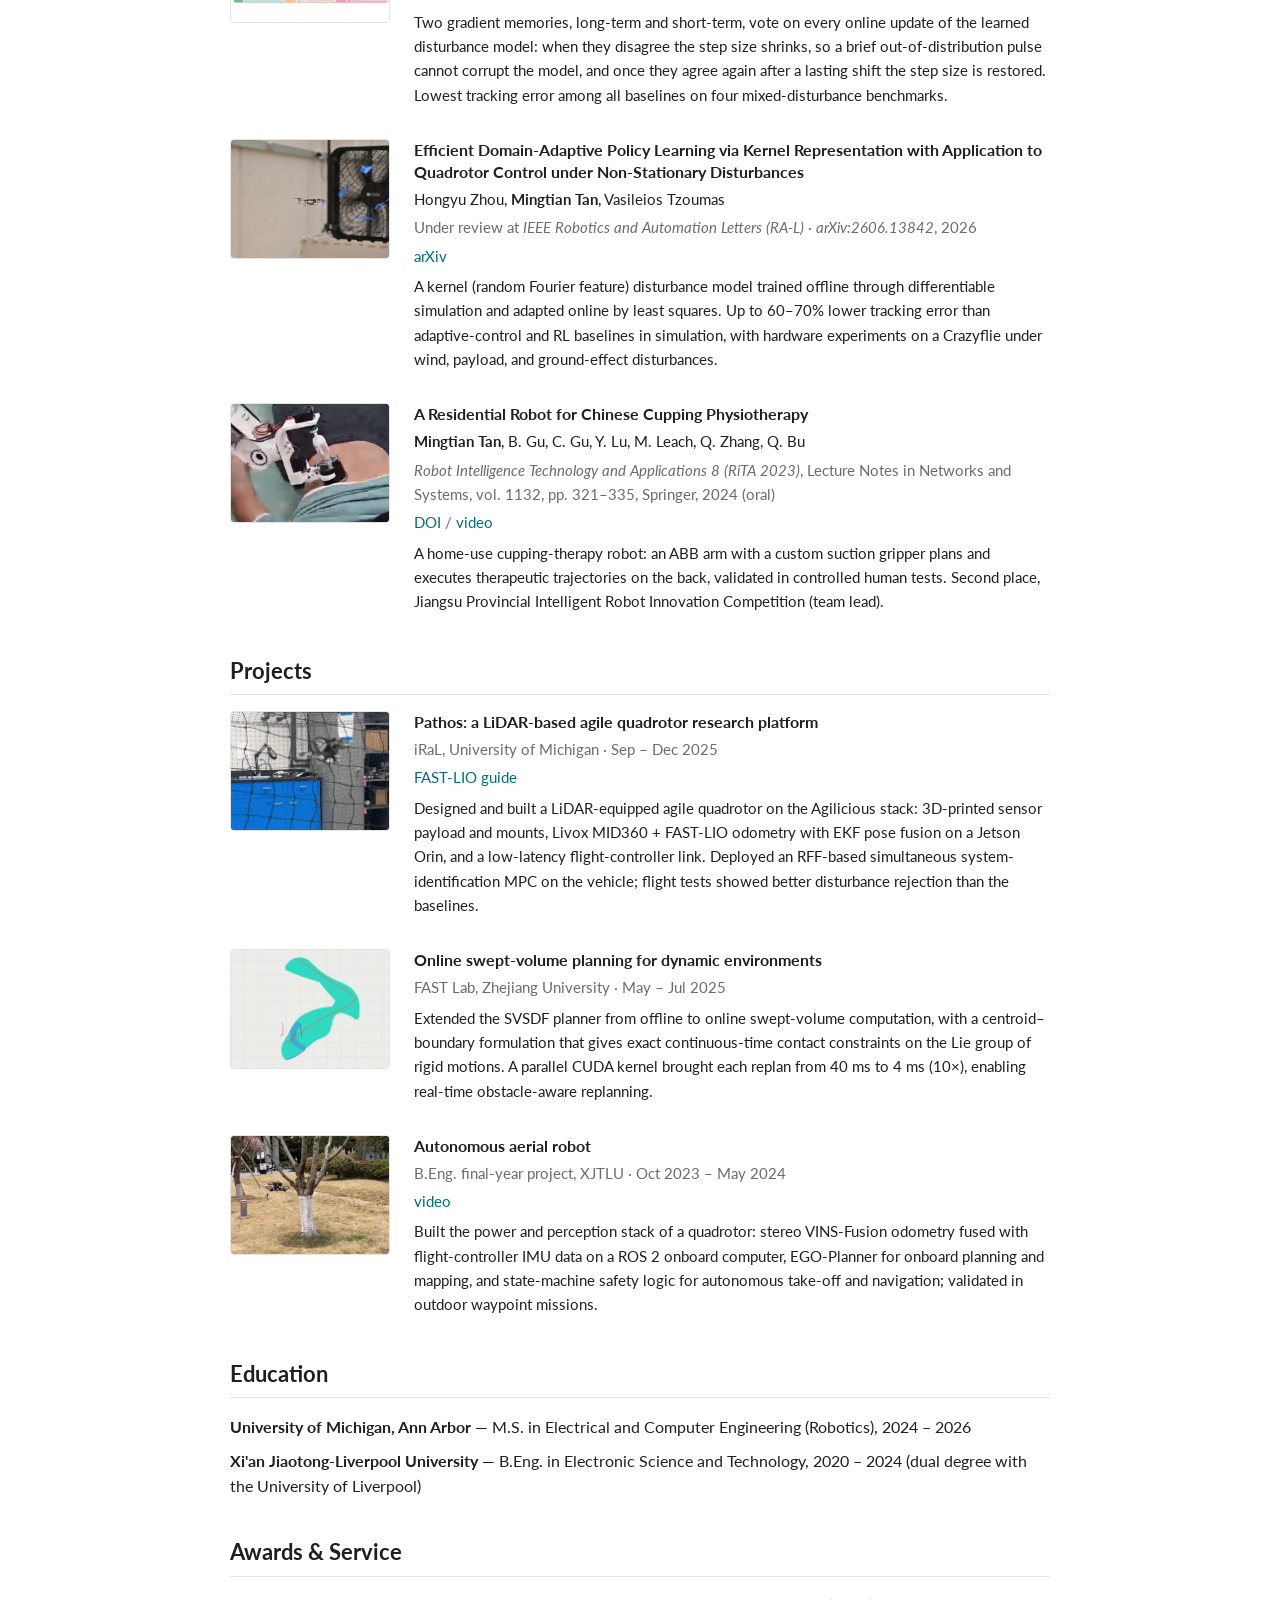
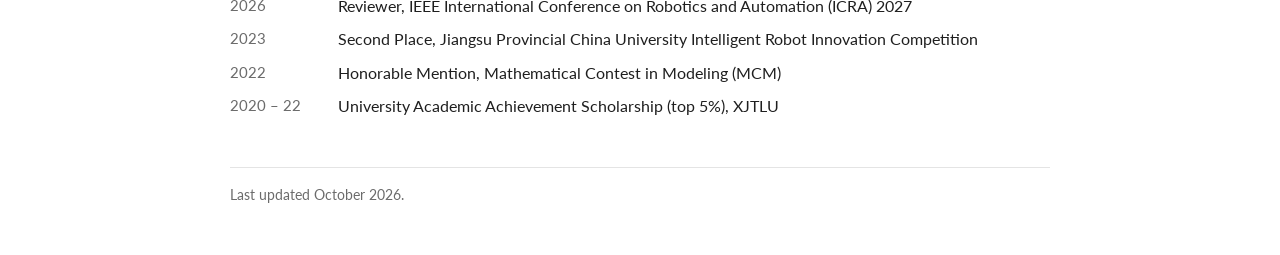
==== commit 667c3b02: "Add a Long-term Vision section that links the SPINE proposal A new section under Current Project, al" ====
--- a/index.html
+++ b/index.html
@@ -22,6 +22,7 @@
     <nav class="topnav" aria-label="Sections">
       <a href="#news">News</a>
       <a href="#current-project">Current Project</a>
+      <a href="#vision">Vision</a>
       <a href="#publications">Publications</a>
       <a href="#projects">Projects</a>
       <a href="#education">Education</a>
@@ -94,6 +95,20 @@
         </article>
       </section>
 
+      <section id="vision">
+        <h2>Long-term Vision</h2>
+
+        <article class="entry">
+          <div class="thumb"><img src="assets/img/spine.png" alt="Spinal reflex arc: a fast loop from a sensor through the spinal cord to a muscle in about 30 ms, beside a slower loop through the cortex" loading="lazy" /></div>
+          <div class="body">
+            <p class="title">SPINE: a reflex layer for robot foundation models</p>
+            <p class="meta">PhD research proposal · not yet built</p>
+            <p class="linkrow"><a href="https://mingtiantan.github.io/Sandevistan/">proposal page</a></p>
+            <p class="tldr">VLAs re-plan every 100–300 ms, the pace of a conscious decision, while a gust, a slip or a push acts on the body within tens of milliseconds. SPINE would be the spinal cord under the VLA's cortex: a small, embodiment-agnostic reflex layer between the action chunk and the actuators that corrects the chunk, slows its clock, or takes over, generalizing the flight module of the current project to any body.</p>
+          </div>
+        </article>
+      </section>
+
       <section id="publications">
         <h2>Publications</h2>
 
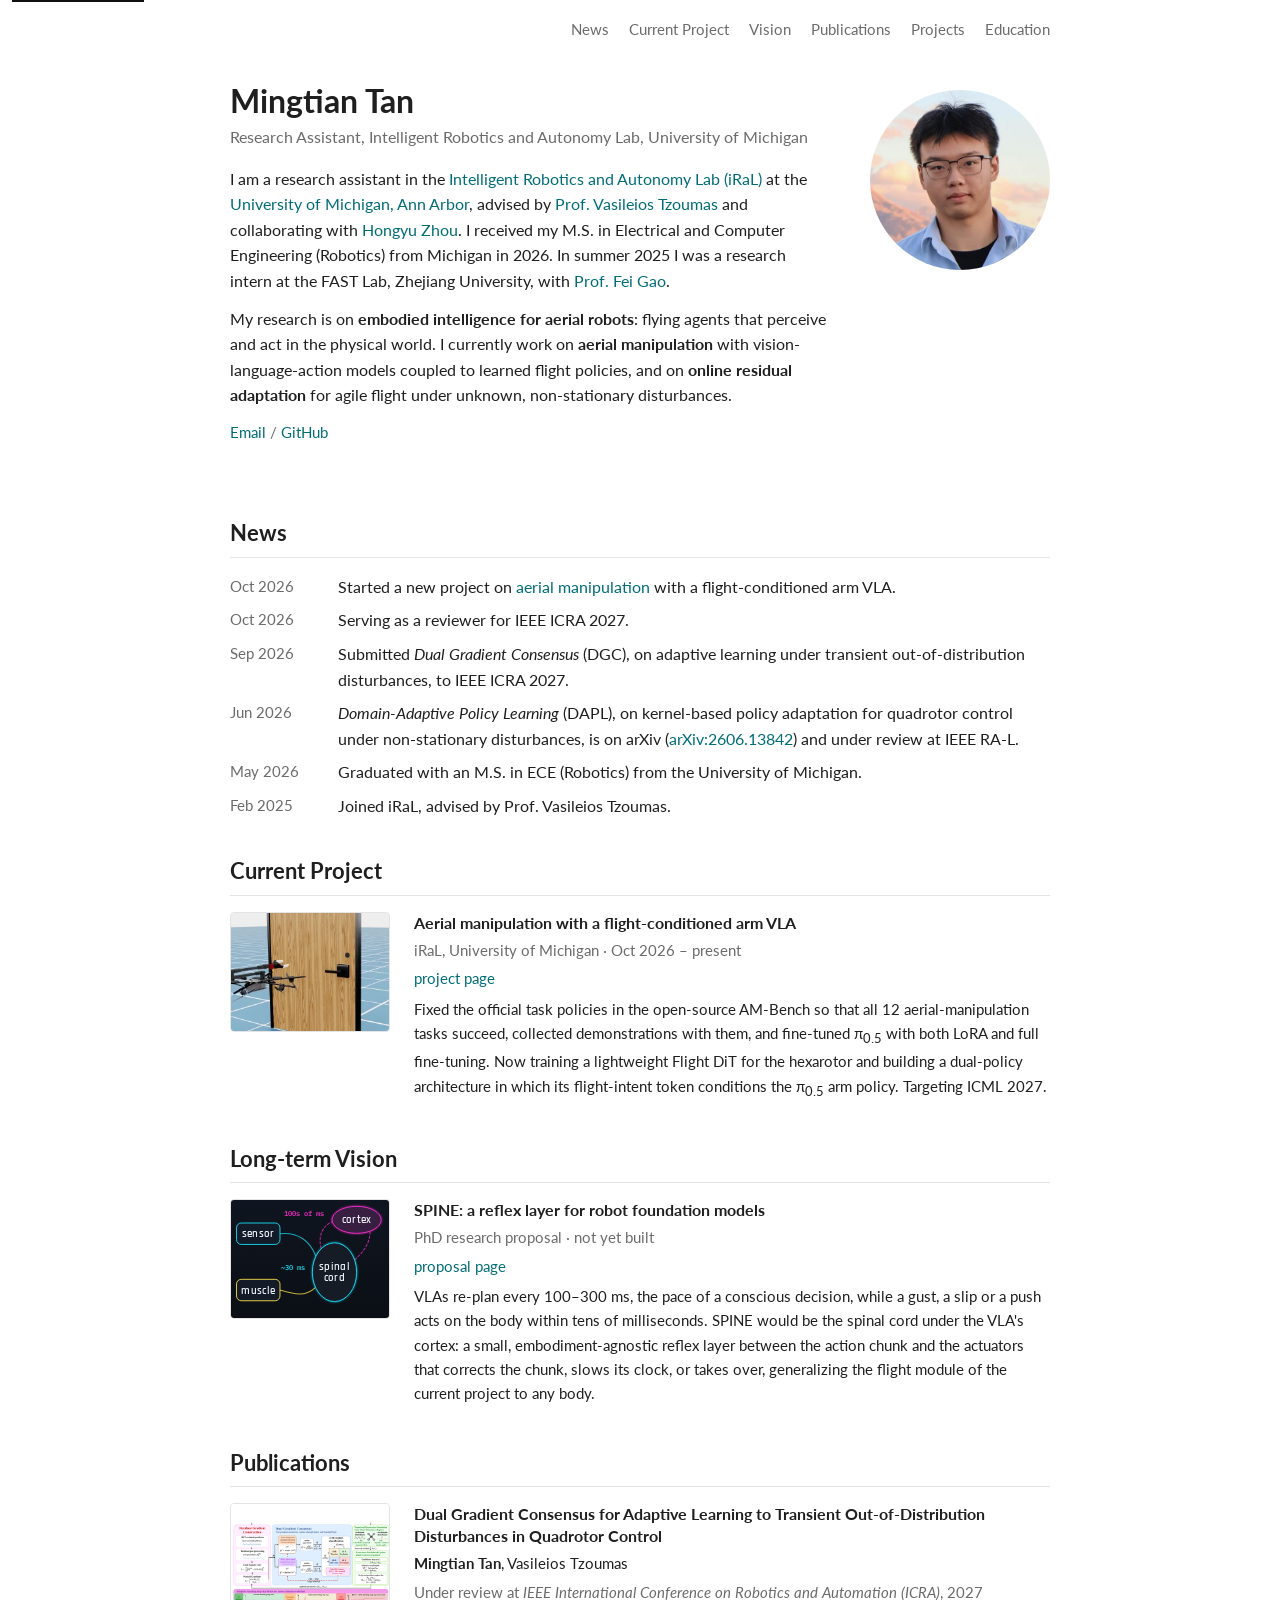
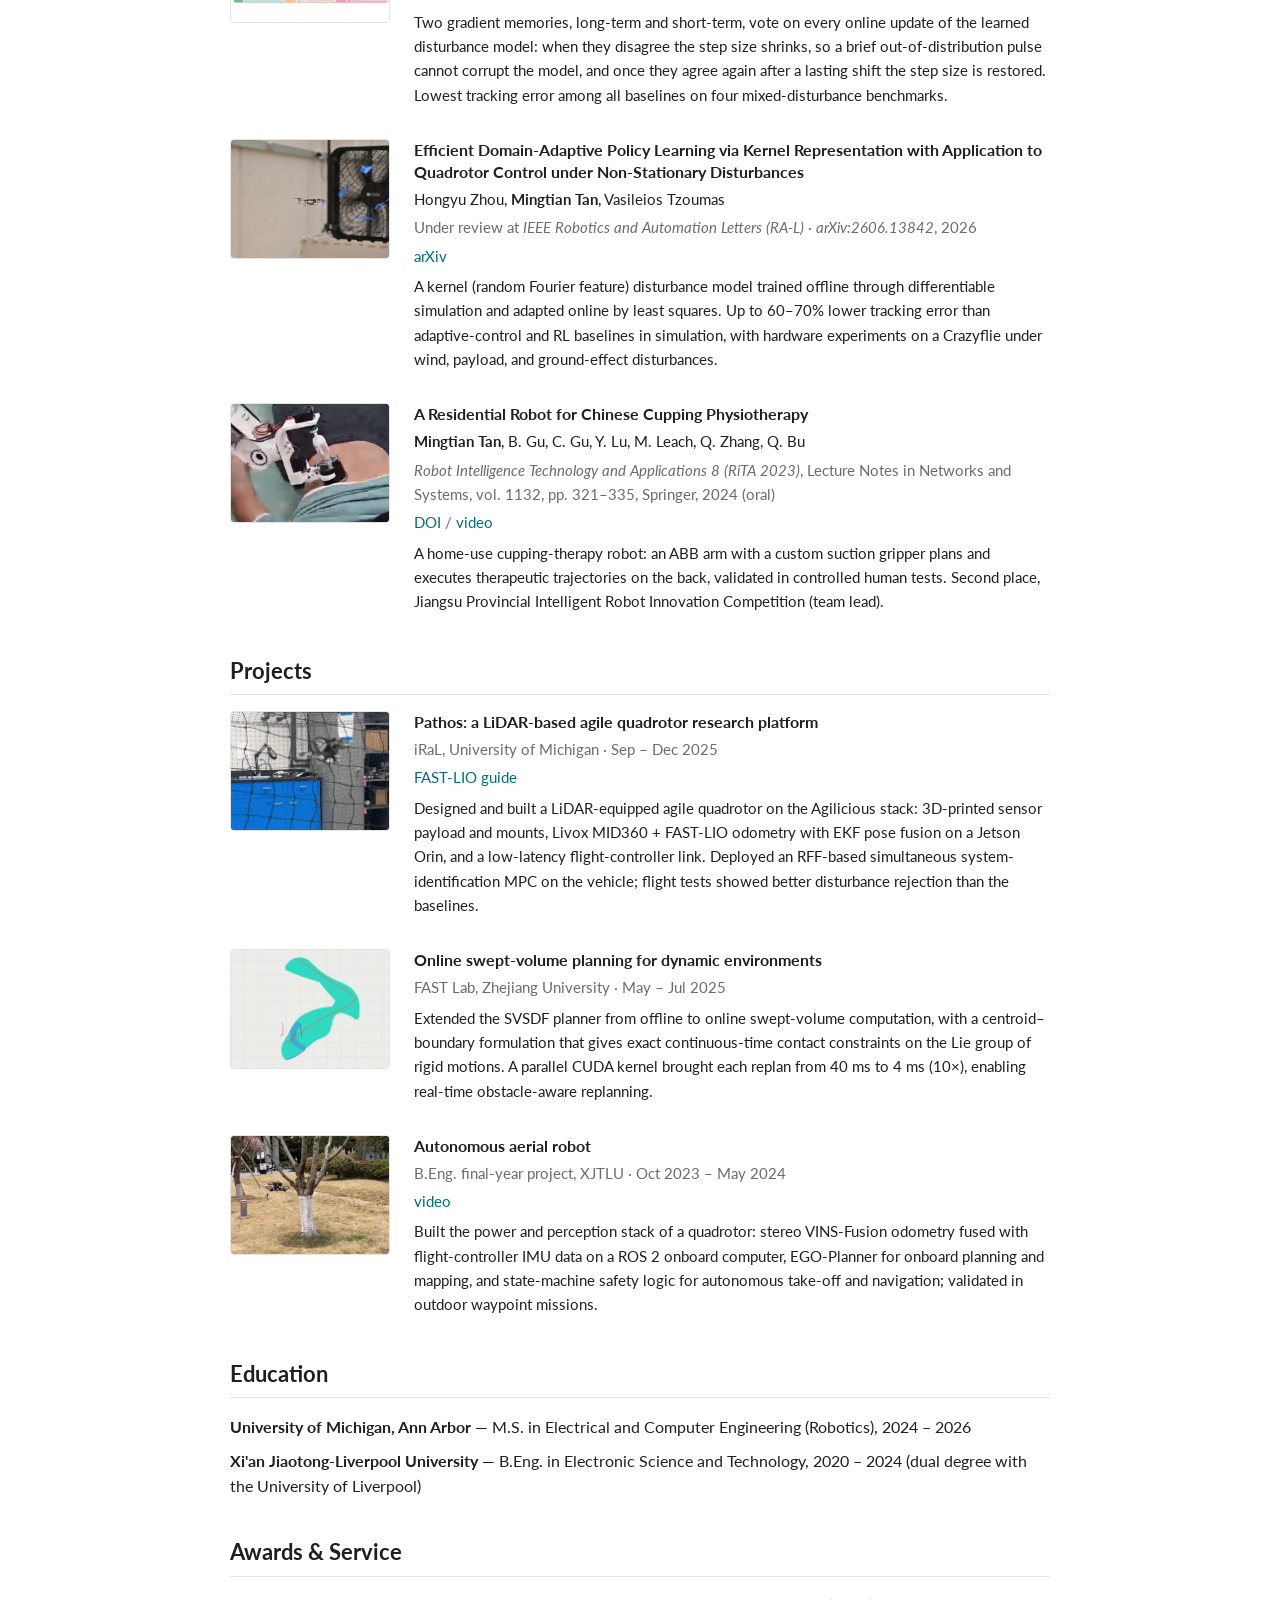
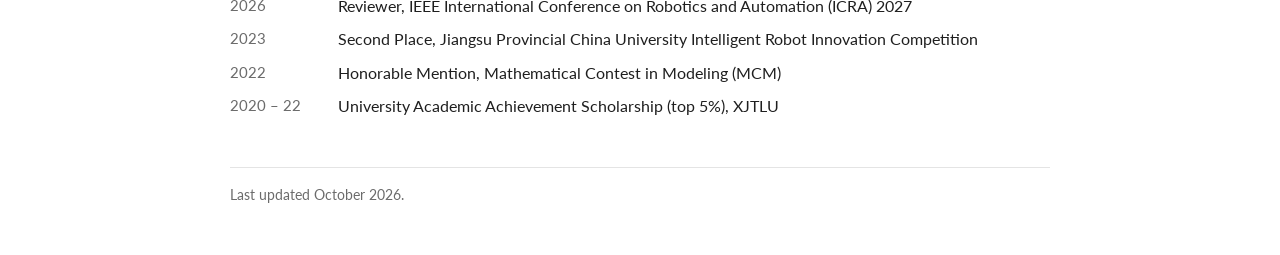
==== commit d3d12b34: "Animate the Long-term Vision thumbnail The SPINE entry now shows an animated SVG of the reflex arc w" ====
--- a/index.html
+++ b/index.html
@@ -99,7 +99,7 @@
         <h2>Long-term Vision</h2>
 
         <article class="entry">
-          <div class="thumb"><img src="assets/img/spine.png" alt="Spinal reflex arc: a fast loop from a sensor through the spinal cord to a muscle in about 30 ms, beside a slower loop through the cortex" loading="lazy" /></div>
+          <div class="thumb"><picture><source srcset="assets/img/spine.png" media="(prefers-reduced-motion: reduce)" /><img src="assets/img/spine.svg" alt="Spinal reflex arc: a fast loop from a sensor through the spinal cord to a muscle in about 30 ms, beside a slower loop through the cortex" loading="lazy" /></picture></div>
           <div class="body">
             <p class="title">SPINE: a reflex layer for robot foundation models</p>
             <p class="meta">PhD research proposal · not yet built</p>
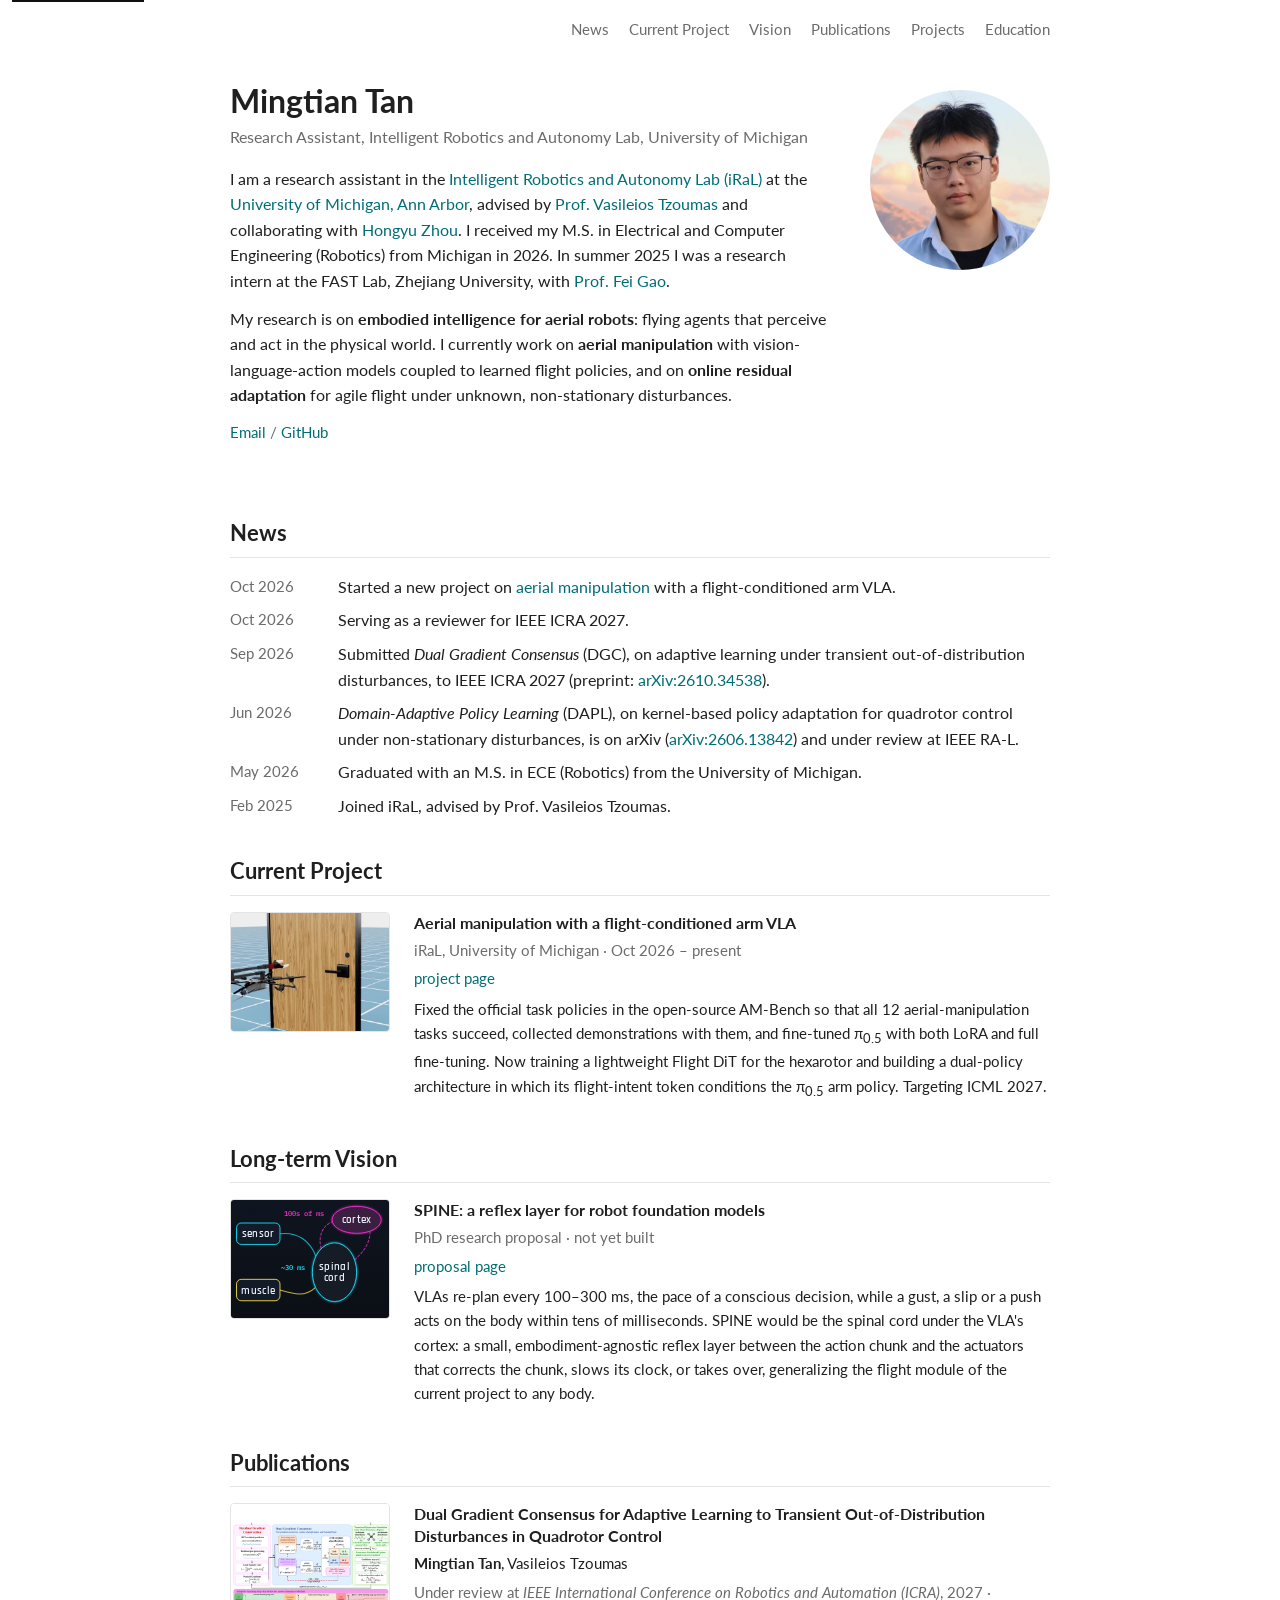
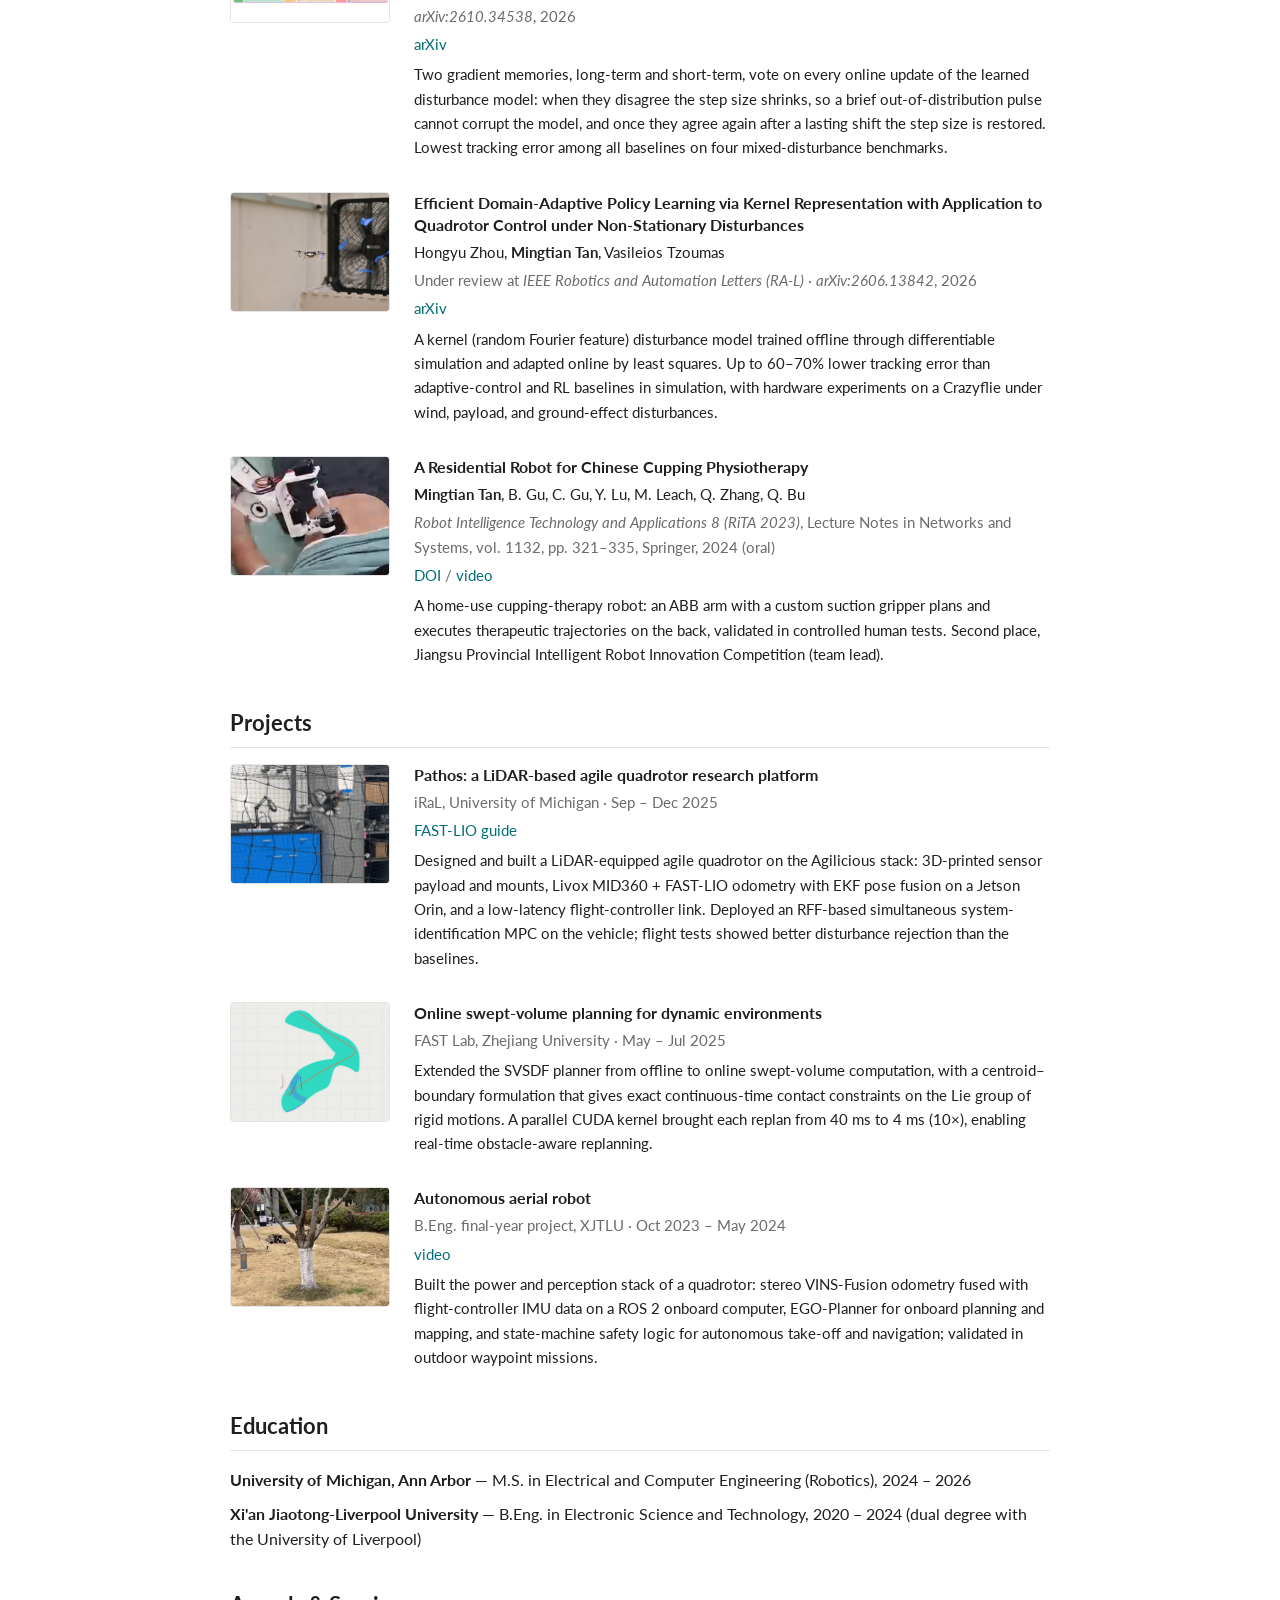
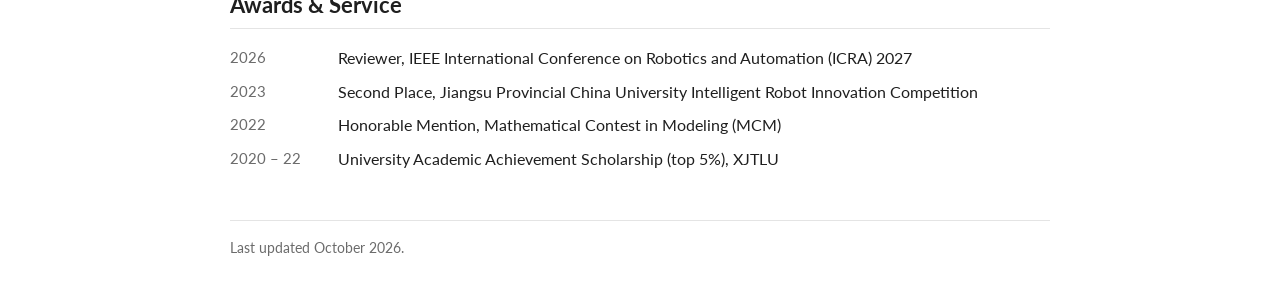
==== commit 9b5ab037: "Link the DGC arXiv preprint (arXiv:2610.34538) Co-Authored-By: Claude Opus 5.5 <noreply@anthropic.co" ====
--- a/index.html
+++ b/index.html
@@ -66,7 +66,7 @@
           <dt>Oct 2026</dt>
           <dd>Serving as a reviewer for IEEE ICRA 2027.</dd>
           <dt>Sep 2026</dt>
-          <dd>Submitted <em>Dual Gradient Consensus</em> (DGC), on adaptive learning under transient out-of-distribution disturbances, to IEEE ICRA 2027.</dd>
+          <dd>Submitted <em>Dual Gradient Consensus</em> (DGC), on adaptive learning under transient out-of-distribution disturbances, to IEEE ICRA 2027 (preprint: <a href="https://arxiv.org/abs/2610.34538">arXiv:2610.34538</a>).</dd>
           <dt>Jun 2026</dt>
           <dd><em>Domain-Adaptive Policy Learning</em> (DAPL), on kernel-based policy adaptation for quadrotor control under non-stationary disturbances, is on arXiv (<a href="https://arxiv.org/abs/2606.13842">arXiv:2606.13842</a>) and under review at IEEE RA-L.</dd>
           <dt>May 2026</dt>
@@ -117,8 +117,8 @@
           <div class="body">
             <p class="title">Dual Gradient Consensus for Adaptive Learning to Transient Out-of-Distribution Disturbances in Quadrotor Control</p>
             <p class="authors"><span class="me">Mingtian Tan</span>, Vasileios Tzoumas</p>
-            <p class="venue">Under review at <em>IEEE International Conference on Robotics and Automation (ICRA)</em>, 2027</p>
-            <!-- add once posted: <p class="linkrow"><a href="https://arxiv.org/abs/XXXX.XXXXX">arXiv</a></p> -->
+            <p class="venue">Under review at <em>IEEE International Conference on Robotics and Automation (ICRA)</em>, 2027 · <em>arXiv:2610.34538</em>, 2026</p>
+            <p class="linkrow"><a href="https://arxiv.org/abs/2610.34538">arXiv</a></p>
             <p class="tldr">Two gradient memories, long-term and short-term, vote on every online update of the learned disturbance model: when they disagree the step size shrinks, so a brief out-of-distribution pulse cannot corrupt the model, and once they agree again after a lasting shift the step size is restored. Lowest tracking error among all baselines on four mixed-disturbance benchmarks.</p>
           </div>
         </article>
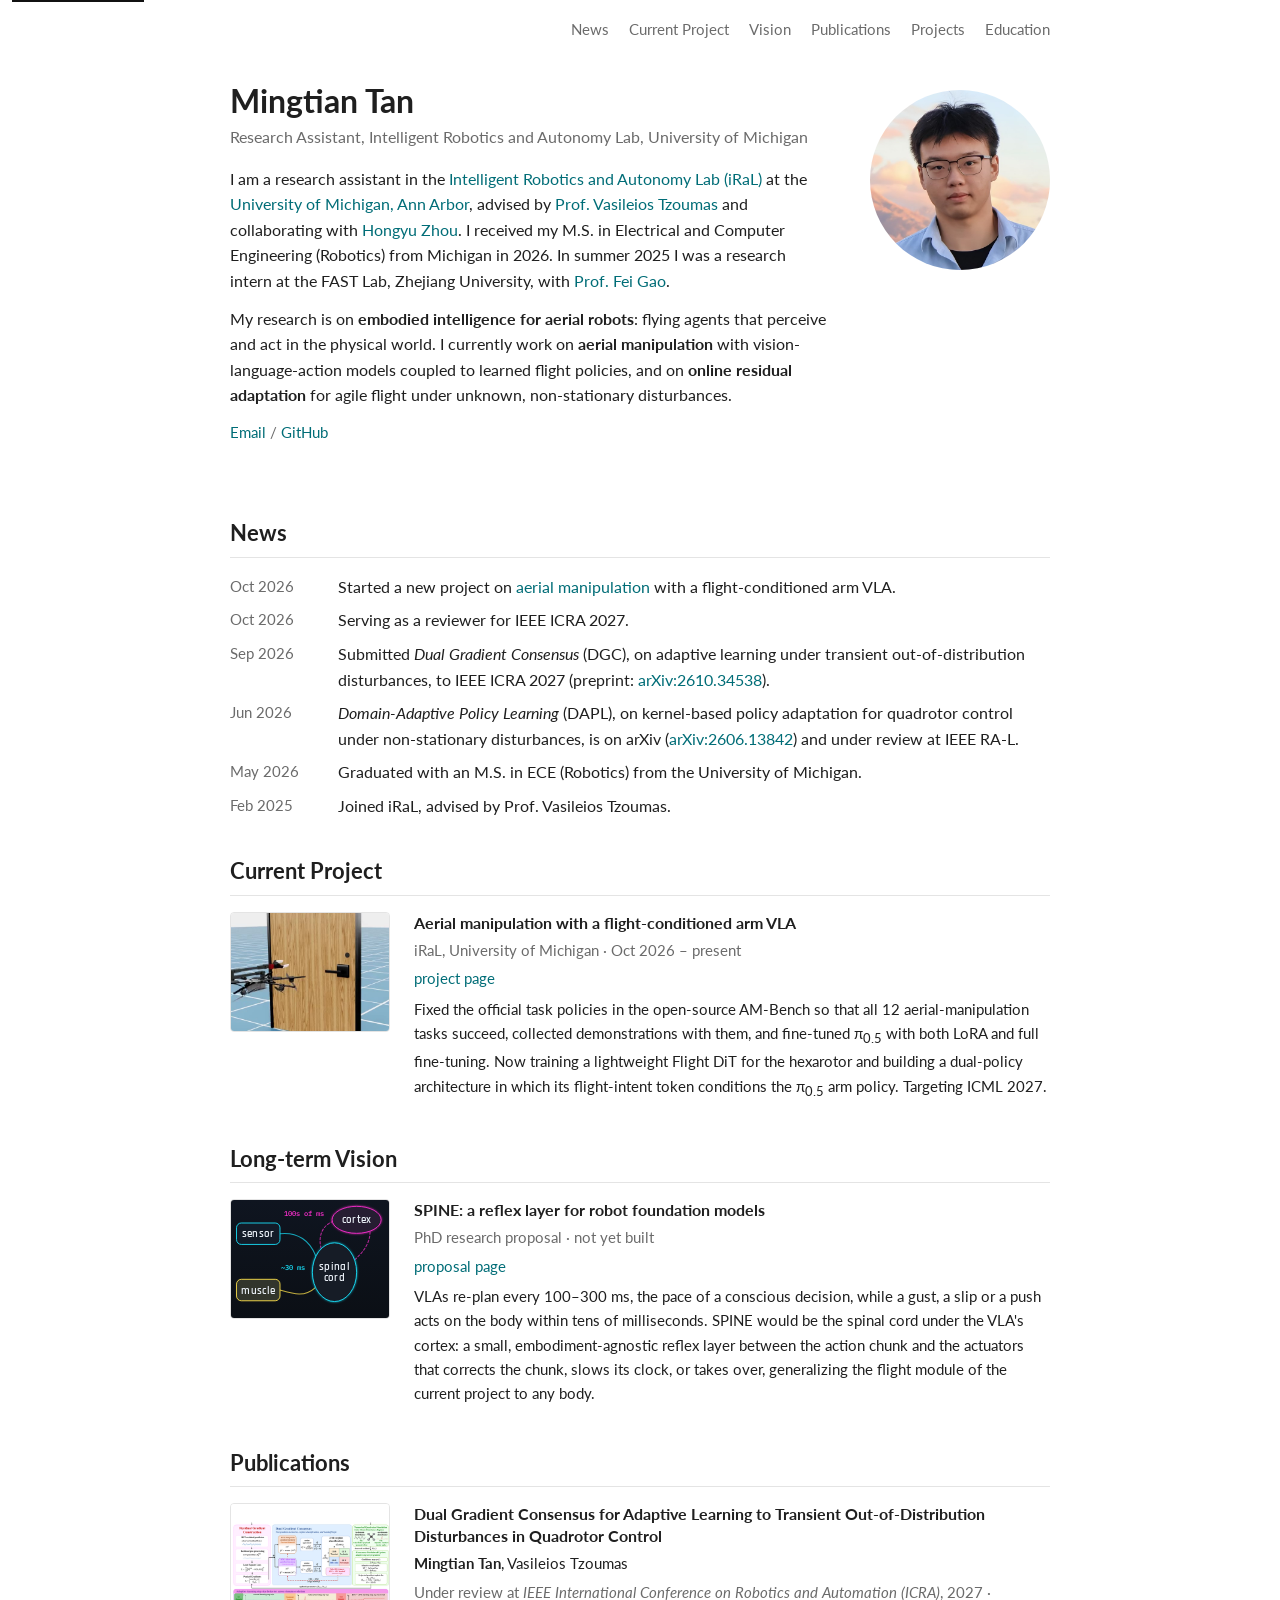
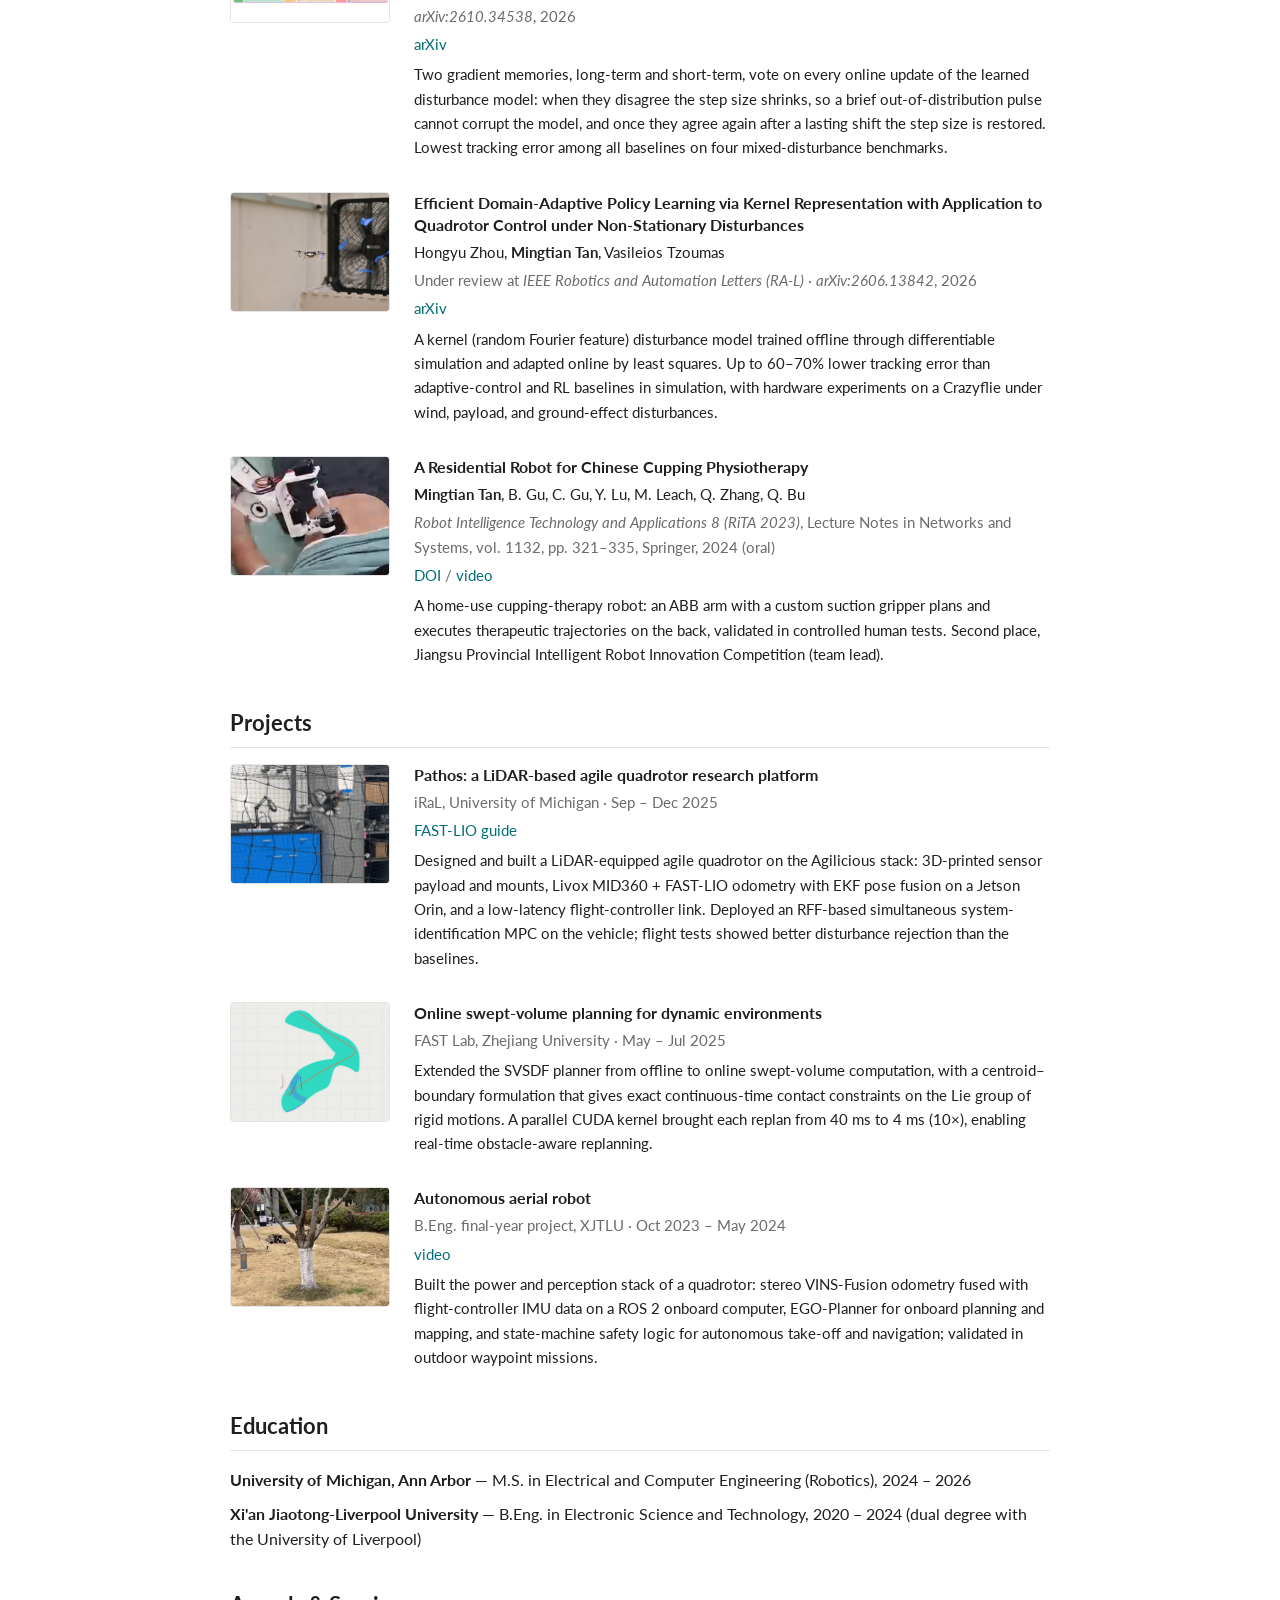
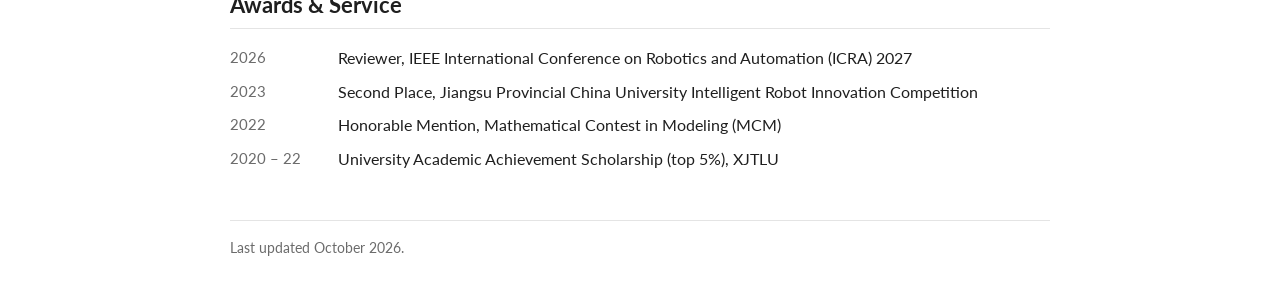
==== commit f83de3f4: "Sharpen profile photo with Real-ESRGAN 600x600 blend (70% Real-ESRGAN x4plus, 30% Lanczos upscale of" ====
--- a/index.html
+++ b/index.html
@@ -6,7 +6,7 @@
   <meta name="description" content="Mingtian Tan — research assistant at the University of Michigan (iRaL). Embodied intelligence for aerial robots: aerial manipulation and online residual adaptation for agile flight." />
   <meta property="og:title" content="Mingtian Tan" />
   <meta property="og:description" content="Research assistant at the University of Michigan (iRaL). Aerial manipulation and online residual adaptation for agile flight." />
-  <meta property="og:image" content="https://mingtiantan.github.io/assets/img/avatar.jpg" />
+  <meta property="og:image" content="https://mingtiantan.github.io/assets/img/avatar.jpg?v=2" />
   <meta property="og:url" content="https://mingtiantan.github.io/" />
   <title>Mingtian Tan</title>
   <link rel="icon" href="data:image/svg+xml,%3Csvg xmlns='http://www.w3.org/2000/svg' viewBox='0 0 64 64'%3E%3Crect width='64' height='64' fill='%23006d77'/%3E%3Ctext x='32' y='42' text-anchor='middle' font-family='Arial' font-size='26' fill='white'%3EMT%3C/text%3E%3C/svg%3E" />
@@ -54,7 +54,7 @@
           <!-- <a href="https://scholar.google.com/citations?user=XXXX">Google Scholar</a> -->
         </p>
       </div>
-      <img class="hero-photo" src="assets/img/avatar.jpg" width="180" height="180" alt="Portrait of Mingtian Tan" />
+      <img class="hero-photo" src="assets/img/avatar.jpg?v=2" width="180" height="180" alt="Portrait of Mingtian Tan" />
     </header>
 
     <main>
